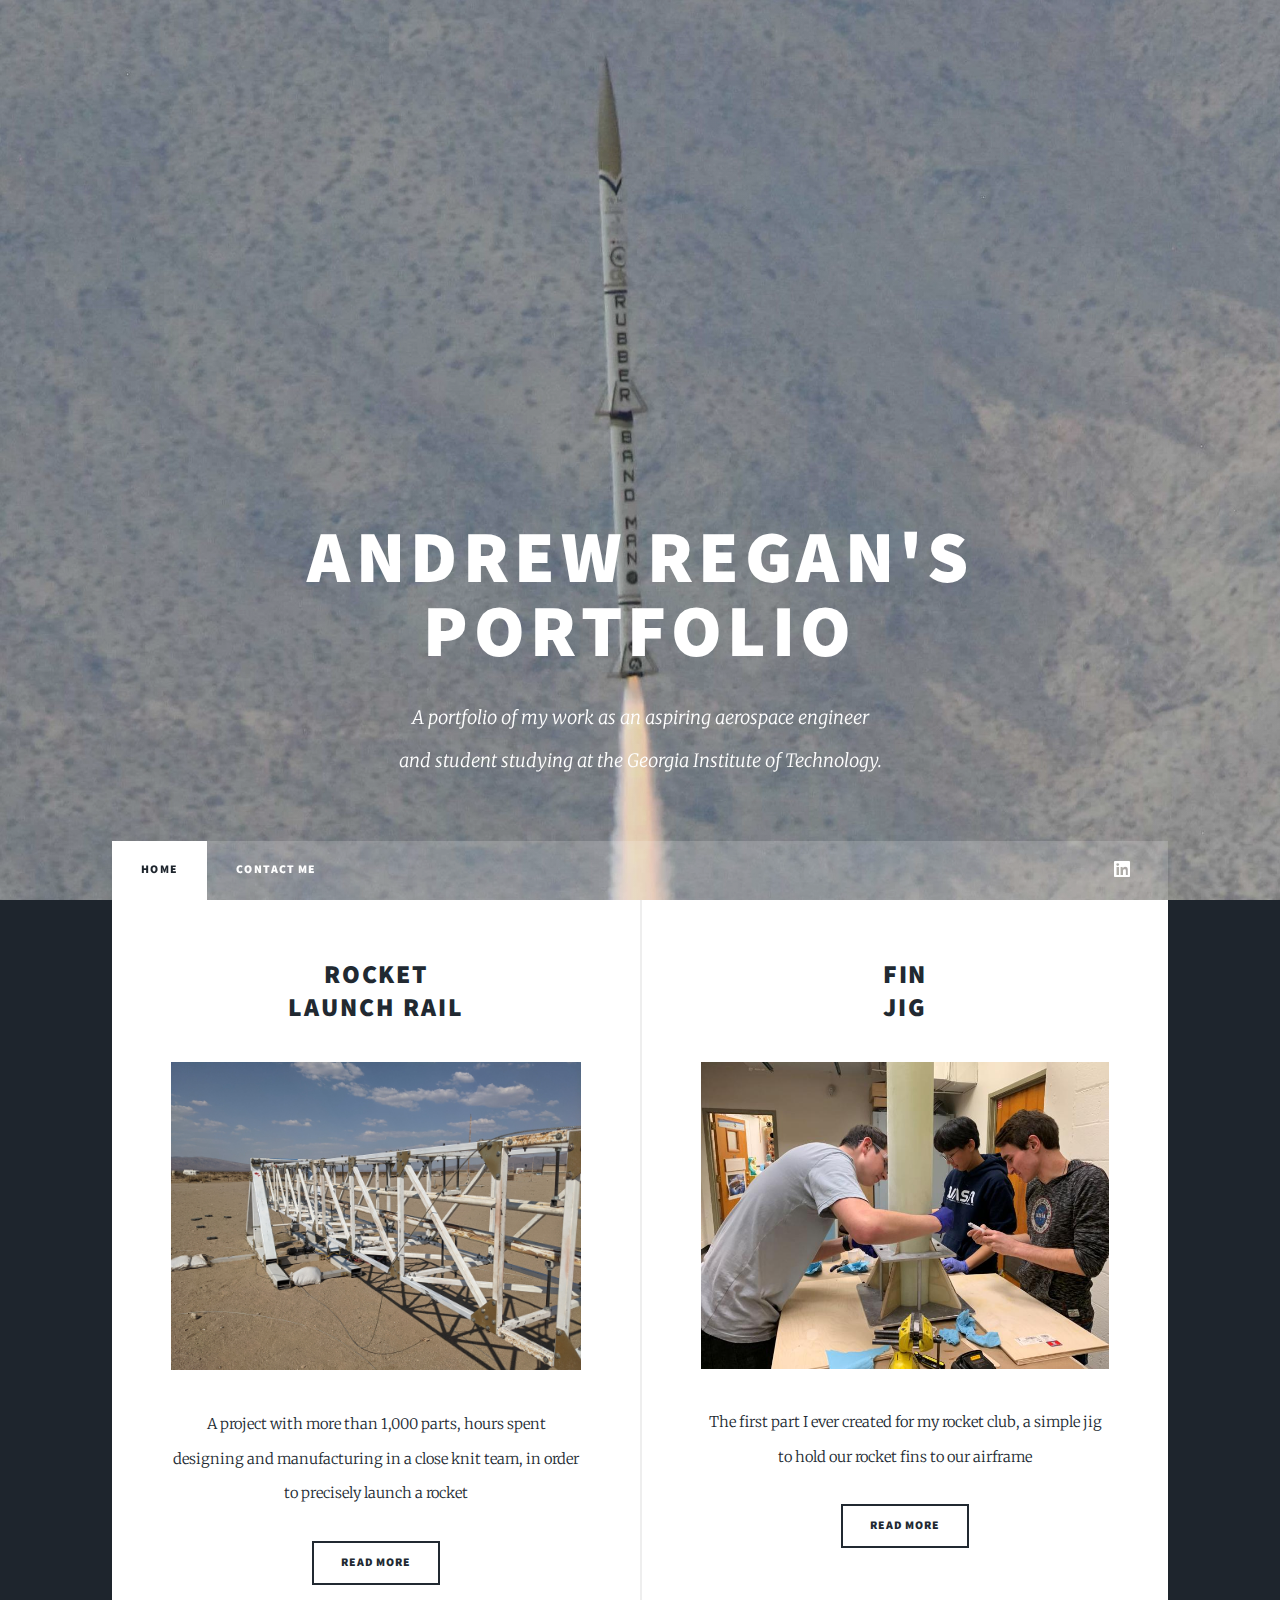
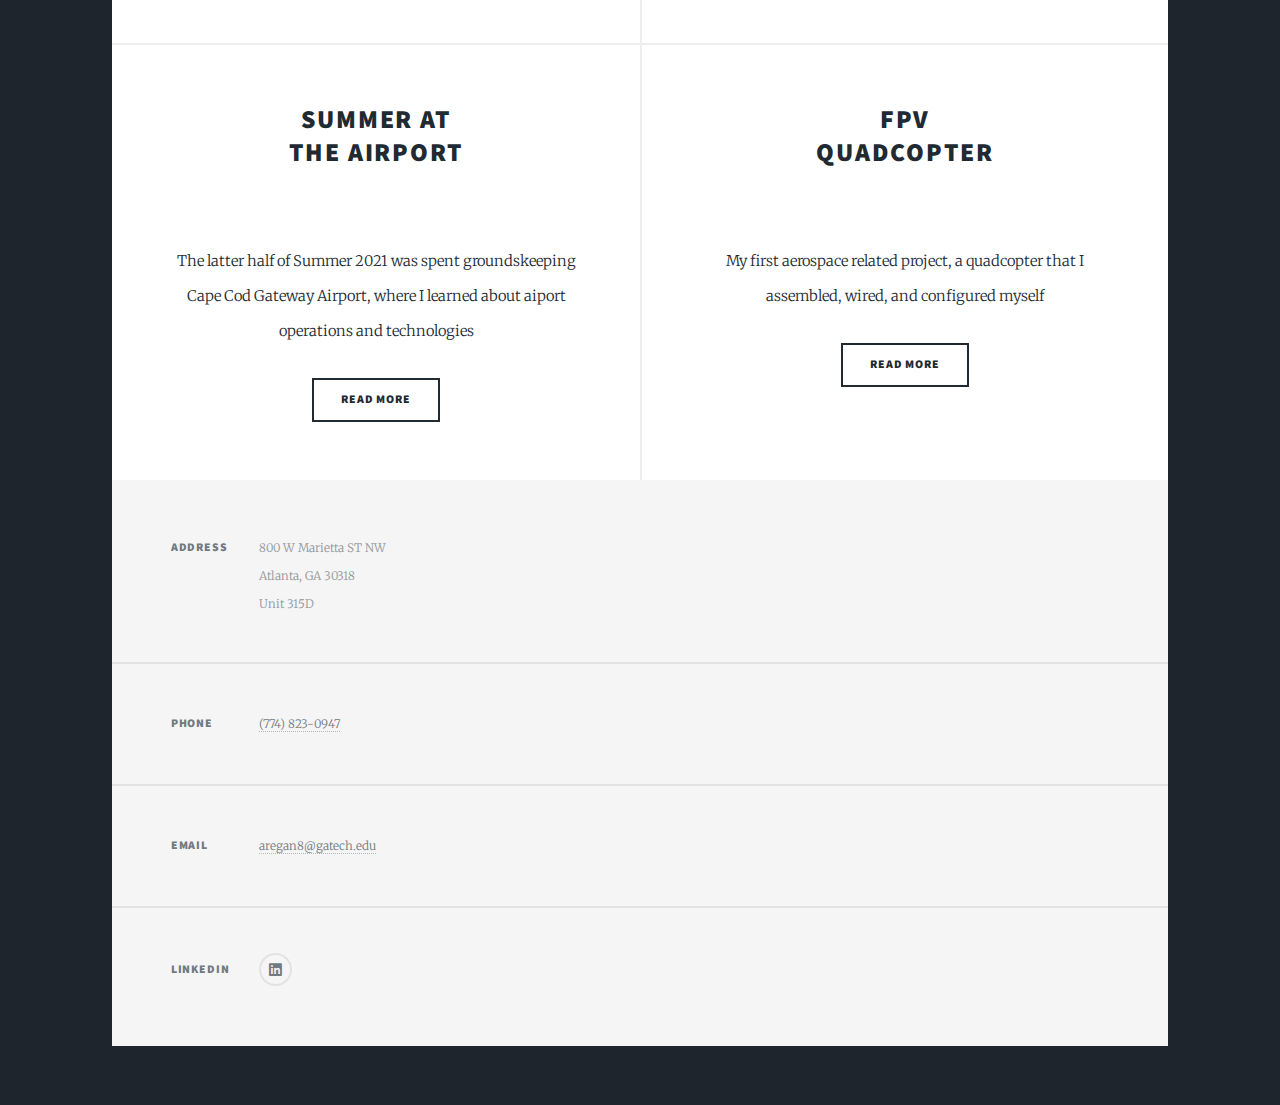
==== index.html @ 79d5d6dc "Add files via upload" ====
<!DOCTYPE HTML>
<!--
	Massively by HTML5 UP
	html5up.net | @ajlkn
	Free for personal and commercial use under the CCA 3.0 license (html5up.net/license)
-->
<html>
	<head>
		<title>Andrew Regan's Portfolio</title>
		<meta charset="utf-8" />
		<meta name="viewport" content="width=device-width, initial-scale=1, user-scalable=no" />
		<link rel="stylesheet" href="assets/css/main.css" />
		<noscript><link rel="stylesheet" href="assets/css/noscript.css" /></noscript>
	</head>
	<body class="is-preload">

		<!-- Wrapper -->
			<div id="wrapper" class="fade-in">

				<!-- Intro -->
					<div id="intro">
						<h1>Andrew Regan's<br />
						Portfolio</h1>
						<p>A portfolio of my work as an aspiring aerospace engineer<br />
						and student studying at the Georgia Institute of Technology.<br />
					</p>
						
					</div>

				

				<!-- Nav -->
					<nav id="nav">
						<ul class="links">
							<li class="active"><a href="index.html">Home</a></li>
							<li><a href="contactme.html">Contact Me</a></li>
						<!--	<li><a href="elements.html">Elements Reference</a></li> -->
						</ul>
						<ul class="icons">
							<li><a href="https://www.linkedin.com/in/andrew-regan-4266b717a/" class="icon brands fa-linkedin"><span class="label">LinkedIn</span></a></li>
						</ul>
					</nav>

				<!-- Main -->
					<div id="main">

						<!-- Featured Post -->
							

						<!-- Posts -->
							<section class="posts">
								<article>
									<header>
										<h2><a href="article1.html">Rocket<br />
										Launch Rail</a></h2>
									</header>
									<a href="article1.html" class="image fit"><img src="images/LRgussetimg4.jpg" alt="" /></a>
									<p style="text-align:center"> A project with more than 1,000 parts, hours spent designing and manufacturing in a close knit team, in order to precisely launch a rocket</p>
									<ul class="actions special">
										<li><a href="article1.html" class="button">Read More</a></li>
									</ul>
								</article>
								<article>
									<header>
										<h2><a href="article2.html">Fin<br />
										Jig</a></h2>
									</header>
									<a href="article2.html" class="image fit"><img src="images/jigimg1.jpg" alt="" /></a>
									<p style="text-align:center">The first part I ever created for my rocket club, a simple jig to hold our rocket fins to our airframe</p>
									<ul class="actions special">
										<li><a href="article2.html" class="button">Read More</a></li>
									</ul>
								</article>
								<article>
									<header>
										<h2><a href="article3.html">Summer at<br />
										the Airport</a></h2>
									</header>
									<a href="article3.html" class="image fit"><img src="images/airportgif1.gif" alt="" /></a>
									<p style="text-align:center"> The latter half of Summer 2021 was spent groundskeeping Cape Cod Gateway Airport, where I learned about aiport operations and technologies</p>
									<ul class="actions special">
										<li><a href="article3.html" class="button">Read More</a></li>
									</ul>
								</article>
								<article>
									<header>
										<h2><a href="article4.html">FPV<br />
										Quadcopter</a></h2>
									</header>
									<a href="article4.html" class="image fit"><img src="images/dronegif1.gif" alt="" /></a>
									<p style="text-align:center">My first aerospace related project, a quadcopter that I assembled, wired, and configured myself</p>
									<ul class="actions special">
										<li><a href="article4.html" class="button">Read More</a></li>
									</ul>
								</article>
							</section>

						</div>

				<!-- Footer -->
					<footer id="footer">
						<section class="split contact">
							<section class="alt">
								<h3>Address</h3>
								<p>800 W Marietta ST NW<br />
								Atlanta, GA 30318<br />
								Unit 315D</p>
							</section>
							<section>
								<h3>Phone</h3>
								<p><a href="#">(774) 823-0947</a></p>
							</section>
							<section>
								<h3>Email</h3>
								<p><a href="mailto:aregan8@gatech.edu">aregan8@gatech.edu</a></p>
							</section>
							<section>
								<h3>LinkedIn</h3>
								<ul class="icons alt">
									<li><a href="https://www.linkedin.com/in/andrew-regan-4266b717a/" class="icon brands alt fa-linkedin"><span class="label">LinkedIn</span></a></li>
								</ul>
							</section>
						</section>
					</footer>

				<!-- Copyright -->
					<div id="copyright">
					</div>

			</div>

		<!-- Scripts -->
			<script src="assets/js/jquery.min.js"></script>
			<script src="assets/js/jquery.scrollex.min.js"></script>
			<script src="assets/js/jquery.scrolly.min.js"></script>
			<script src="assets/js/browser.min.js"></script>
			<script src="assets/js/breakpoints.min.js"></script>
			<script src="assets/js/util.js"></script>
			<script src="assets/js/main.js"></script>

	</body>
</html>
---- assets/css/main.css ----
@import url(fontawesome-all.min.css);
@import url("https://fonts.googleapis.com/css?family=Merriweather:300,700,300italic,700italic|Source+Sans+Pro:900");

/*
	Massively by HTML5 UP
	html5up.net | @ajlkn
	Free for personal and commercial use under the CCA 3.0 license (html5up.net/license)
*/

html, body, div, span, applet, object,
iframe, h1, h2, h3, h4, h5, h6, p, blockquote,
pre, a, abbr, acronym, address, big, cite,
code, del, dfn, em, img, ins, kbd, q, s, samp,
small, strike, strong, sub, sup, tt, var, b,
u, i, center, dl, dt, dd, ol, ul, li, fieldset,
form, label, legend, table, caption, tbody,
tfoot, thead, tr, th, td, article, aside,
canvas, details, embed, figure, figcaption,
footer, header, hgroup, menu, nav, output, ruby,
section, summary, time, mark, audio, video {
	margin: 0;
	padding: 0;
	border: 0;
	font-size: 100%;
	font: inherit;
	vertical-align: baseline;}

article, aside, details, figcaption, figure,
footer, header, hgroup, menu, nav, section {
	display: block;}

body {
	line-height: 1;
}

ol, ul {
	list-style: none;
}

blockquote, q {
	quotes: none;
}

	blockquote:before, blockquote:after, q:before, q:after {
		content: '';
		content: none;
	}

table {
	border-collapse: collapse;
	border-spacing: 0;
}

body {
	-webkit-text-size-adjust: none;
}

mark {
	background-color: transparent;
	color: inherit;
}

input::-moz-focus-inner {
	border: 0;
	padding: 0;
}

input, select, textarea {
	-moz-appearance: none;
	-webkit-appearance: none;
	-ms-appearance: none;
	appearance: none;
}

/* Basic */

	@-ms-viewport {
		width: device-width;
	}

	body {
		-ms-overflow-style: scrollbar;
	}

	@media screen and (max-width: 480px) {

		html, body {
			min-width: 320px;
		}

	}

	html {
		box-sizing: border-box;
	}

	*, *:before, *:after {
		box-sizing: inherit;
	}

	body {
		background-color: #1e252d;
	}

		body.is-preload *, body.is-preload *:before, body.is-preload *:after {
			-moz-animation: none !important;
			-webkit-animation: none !important;
			-ms-animation: none !important;
			animation: none !important;
			-moz-transition: none !important;
			-webkit-transition: none !important;
			-ms-transition: none !important;
			transition: none !important;
		}

/* Type */

	html {
		font-size: 16pt;
	}

		@media screen and (max-width: 1680px) {

			html {
				font-size: 12pt;
			}

		}

		@media screen and (max-width: 1280px) {

			html {
				font-size: 11pt;
			}

		}

		@media screen and (max-width: 360px) {

			html {
				font-size: 10pt;
			}

		}

	body {
		color: #212931;
	}

	body, input, select, textarea {
		font-family: "Merriweather", Georgia, serif;
		font-weight: 300;
		font-size: 1rem;
		line-height: 2.375;
	}

	a {
		-moz-transition: color 0.2s ease-in-out, background-color 0.2s ease-in-out, border-color 0.2s ease-in-out, box-shadow 0.2s ease-in-out;
		-webkit-transition: color 0.2s ease-in-out, background-color 0.2s ease-in-out, border-color 0.2s ease-in-out, box-shadow 0.2s ease-in-out;
		-ms-transition: color 0.2s ease-in-out, background-color 0.2s ease-in-out, border-color 0.2s ease-in-out, box-shadow 0.2s ease-in-out;
		transition: color 0.2s ease-in-out, background-color 0.2s ease-in-out, border-color 0.2s ease-in-out, box-shadow 0.2s ease-in-out;
		border-bottom: dotted 1px;
		text-decoration: none;
	}

		a:hover {
			border-bottom-color: transparent;
		}

	strong, b {
		font-weight: 600;
	}

	em, i {
		font-style: italic;
	}

	p {
		text-align: justify;
		margin: 0 0 2rem 0;
	}

	h1, h2, h3, h4, h5, h6 {
		font-family: "Source Sans Pro", Helvetica, sans-serif;
		font-weight: 900;
		line-height: 1.5;
		letter-spacing: 0.075em;
		text-transform: uppercase;
		margin: 0 0 1rem 0;
	}

		h1 a, h2 a, h3 a, h4 a, h5 a, h6 a {
			border-bottom: 0;
			color: inherit;
			text-decoration: none;
		}

	h1 {
		font-size: 4rem;
		line-height: 1.1;
		margin: 0 0 2rem 0;
	}

	h2 {
		font-size: 1.75rem;
		line-height: 1.3;
		margin: 0 0 1.5rem 0;
	}

	h3 {
		font-size: 1.25rem;
		margin: 0 0 1.5rem 0;
	}

	h4 {
		font-size: 1rem;
	}

	h5 {
		font-size: 0.9rem;
	}

	h6 {
		font-size: 0.8rem;
	}

	sub {
		font-size: 0.8rem;
		position: relative;
		top: 0.5rem;
	}

	sup {
		font-size: 0.8rem;
		position: relative;
		top: -0.5rem;
	}

	blockquote {
		border-left: solid 4px;
		font-style: italic;
		margin: 0 0 2rem 0;
		padding: 0.5rem 0 0.5rem 2rem;
	}

	code {
		border: solid 2px;
		font-family: "Courier New", monospace;
		font-size: 0.9rem;
		margin: 0 0.25rem;
		padding: 0.25rem 0.65rem;
	}

	pre {
		-webkit-overflow-scrolling: touch;
		font-family: "Courier New", monospace;
		font-size: 0.9rem;
		margin: 0 0 2rem 0;
	}

		pre code {
			display: block;
			line-height: 1.75;
			padding: 1rem 1.5rem;
			overflow-x: auto;
		}

	hr {
		border: 0;
		border-bottom: solid 2px;
		margin: 3rem 0;
	}

		hr.major {
			margin: 5rem 0;
		}

	.align-left {
		text-align: left;
	}

	.align-center {
		text-align: center;
	}

	.align-right {
		text-align: right;
	}

	input, select, textarea {
		color: #212931;
	}

	a {
		color: #212931;
		border-bottom-color: rgba(33, 41, 49, 0.5);
	}

		a:hover {
			border-bottom-color: transparent;
			color: #18bfef !important;
		}

	strong, b {
		color: #212931;
	}

	h1, h2, h3, h4, h5, h6 {
		color: #212931;
	}

	blockquote {
		border-left-color: #eeeeee;
	}

	code {
		background: rgba(220, 220, 220, 0.25);
		border-color: #eeeeee;
	}

	hr {
		border-bottom-color: #eeeeee;
	}

/* Row */

	.row {
		display: flex;
		flex-wrap: wrap;
		box-sizing: border-box;
		align-items: stretch;
	}

		.row > * {
			box-sizing: border-box;
		}

		.row.gtr-uniform > * > :last-child {
			margin-bottom: 0;
		}

		.row.aln-left {
			justify-content: flex-start;
		}

		.row.aln-center {
			justify-content: center;
		}

		.row.aln-right {
			justify-content: flex-end;
		}

		.row.aln-top {
			align-items: flex-start;
		}

		.row.aln-middle {
			align-items: center;
		}

		.row.aln-bottom {
			align-items: flex-end;
		}

		.row > .imp {
			order: -1;
		}

		.row > .col-1 {
			width: 8.33333%;
		}

		.row > .off-1 {
			margin-left: 8.33333%;
		}

		.row > .col-2 {
			width: 16.66667%;
		}

		.row > .off-2 {
			margin-left: 16.66667%;
		}

		.row > .col-3 {
			width: 25%;
		}

		.row > .off-3 {
			margin-left: 25%;
		}

		.row > .col-4 {
			width: 33.33333%;
		}

		.row > .off-4 {
			margin-left: 33.33333%;
		}

		.row > .col-5 {
			width: 41.66667%;
		}

		.row > .off-5 {
			margin-left: 41.66667%;
		}

		.row > .col-6 {
			width: 50%;
		}

		.row > .off-6 {
			margin-left: 50%;
		}

		.row > .col-7 {
			width: 58.33333%;
		}

		.row > .off-7 {
			margin-left: 58.33333%;
		}

		.row > .col-8 {
			width: 66.66667%;
		}

		.row > .off-8 {
			margin-left: 66.66667%;
		}

		.row > .col-9 {
			width: 75%;
		}

		.row > .off-9 {
			margin-left: 75%;
		}

		.row > .col-10 {
			width: 83.33333%;
		}

		.row > .off-10 {
			margin-left: 83.33333%;
		}

		.row > .col-11 {
			width: 91.66667%;
		}

		.row > .off-11 {
			margin-left: 91.66667%;
		}

		.row > .col-12 {
			width: 100%;
		}

		.row > .off-12 {
			margin-left: 100%;
		}

		.row.gtr-0 {
			margin-top: 0;
			margin-left: 0rem;
		}

			.row.gtr-0 > * {
				padding: 0 0 0 0rem;
			}

			.row.gtr-0.gtr-uniform {
				margin-top: 0rem;
			}

				.row.gtr-0.gtr-uniform > * {
					padding-top: 0rem;
				}

		.row.gtr-25 {
			margin-top: 0;
			margin-left: -0.375rem;
		}

			.row.gtr-25 > * {
				padding: 0 0 0 0.375rem;
			}

			.row.gtr-25.gtr-uniform {
				margin-top: -0.375rem;
			}

				.row.gtr-25.gtr-uniform > * {
					padding-top: 0.375rem;
				}

		.row.gtr-50 {
			margin-top: 0;
			margin-left: -0.75rem;
		}

			.row.gtr-50 > * {
				padding: 0 0 0 0.75rem;
			}

			.row.gtr-50.gtr-uniform {
				margin-top: -0.75rem;
			}

				.row.gtr-50.gtr-uniform > * {
					padding-top: 0.75rem;
				}

		.row {
			margin-top: 0;
			margin-left: -1.5rem;
		}

			.row > * {
				padding: 0 0 0 1.5rem;
			}

			.row.gtr-uniform {
				margin-top: -1.5rem;
			}

				.row.gtr-uniform > * {
					padding-top: 1.5rem;
				}

		.row.gtr-150 {
			margin-top: 0;
			margin-left: -2.25rem;
		}

			.row.gtr-150 > * {
				padding: 0 0 0 2.25rem;
			}

			.row.gtr-150.gtr-uniform {
				margin-top: -2.25rem;
			}

				.row.gtr-150.gtr-uniform > * {
					padding-top: 2.25rem;
				}

		.row.gtr-200 {
			margin-top: 0;
			margin-left: -3rem;
		}

			.row.gtr-200 > * {
				padding: 0 0 0 3rem;
			}

			.row.gtr-200.gtr-uniform {
				margin-top: -3rem;
			}

				.row.gtr-200.gtr-uniform > * {
					padding-top: 3rem;
				}

		@media screen and (max-width: 1680px) {

			.row {
				display: flex;
				flex-wrap: wrap;
				box-sizing: border-box;
				align-items: stretch;
			}

				.row > * {
					box-sizing: border-box;
				}

				.row.gtr-uniform > * > :last-child {
					margin-bottom: 0;
				}

				.row.aln-left {
					justify-content: flex-start;
				}

				.row.aln-center {
					justify-content: center;
				}

				.row.aln-right {
					justify-content: flex-end;
				}

				.row.aln-top {
					align-items: flex-start;
				}

				.row.aln-middle {
					align-items: center;
				}

				.row.aln-bottom {
					align-items: flex-end;
				}

				.row > .imp-xlarge {
					order: -1;
				}

				.row > .col-1-xlarge {
					width: 8.33333%;
				}

				.row > .off-1-xlarge {
					margin-left: 8.33333%;
				}

				.row > .col-2-xlarge {
					width: 16.66667%;
				}

				.row > .off-2-xlarge {
					margin-left: 16.66667%;
				}

				.row > .col-3-xlarge {
					width: 25%;
				}

				.row > .off-3-xlarge {
					margin-left: 25%;
				}

				.row > .col-4-xlarge {
					width: 33.33333%;
				}

				.row > .off-4-xlarge {
					margin-left: 33.33333%;
				}

				.row > .col-5-xlarge {
					width: 41.66667%;
				}

				.row > .off-5-xlarge {
					margin-left: 41.66667%;
				}

				.row > .col-6-xlarge {
					width: 50%;
				}

				.row > .off-6-xlarge {
					margin-left: 50%;
				}

				.row > .col-7-xlarge {
					width: 58.33333%;
				}

				.row > .off-7-xlarge {
					margin-left: 58.33333%;
				}

				.row > .col-8-xlarge {
					width: 66.66667%;
				}

				.row > .off-8-xlarge {
					margin-left: 66.66667%;
				}

				.row > .col-9-xlarge {
					width: 75%;
				}

				.row > .off-9-xlarge {
					margin-left: 75%;
				}

				.row > .col-10-xlarge {
					width: 83.33333%;
				}

				.row > .off-10-xlarge {
					margin-left: 83.33333%;
				}

				.row > .col-11-xlarge {
					width: 91.66667%;
				}

				.row > .off-11-xlarge {
					margin-left: 91.66667%;
				}

				.row > .col-12-xlarge {
					width: 100%;
				}

				.row > .off-12-xlarge {
					margin-left: 100%;
				}

				.row.gtr-0 {
					margin-top: 0;
					margin-left: 0rem;
				}

					.row.gtr-0 > * {
						padding: 0 0 0 0rem;
					}

					.row.gtr-0.gtr-uniform {
						margin-top: 0rem;
					}

						.row.gtr-0.gtr-uniform > * {
							padding-top: 0rem;
						}

				.row.gtr-25 {
					margin-top: 0;
					margin-left: -0.375rem;
				}

					.row.gtr-25 > * {
						padding: 0 0 0 0.375rem;
					}

					.row.gtr-25.gtr-uniform {
						margin-top: -0.375rem;
					}

						.row.gtr-25.gtr-uniform > * {
							padding-top: 0.375rem;
						}

				.row.gtr-50 {
					margin-top: 0;
					margin-left: -0.75rem;
				}

					.row.gtr-50 > * {
						padding: 0 0 0 0.75rem;
					}

					.row.gtr-50.gtr-uniform {
						margin-top: -0.75rem;
					}

						.row.gtr-50.gtr-uniform > * {
							padding-top: 0.75rem;
						}

				.row {
					margin-top: 0;
					margin-left: -1.5rem;
				}

					.row > * {
						padding: 0 0 0 1.5rem;
					}

					.row.gtr-uniform {
						margin-top: -1.5rem;
					}

						.row.gtr-uniform > * {
							padding-top: 1.5rem;
						}

				.row.gtr-150 {
					margin-top: 0;
					margin-left: -2.25rem;
				}

					.row.gtr-150 > * {
						padding: 0 0 0 2.25rem;
					}

					.row.gtr-150.gtr-uniform {
						margin-top: -2.25rem;
					}

						.row.gtr-150.gtr-uniform > * {
							padding-top: 2.25rem;
						}

				.row.gtr-200 {
					margin-top: 0;
					margin-left: -3rem;
				}

					.row.gtr-200 > * {
						padding: 0 0 0 3rem;
					}

					.row.gtr-200.gtr-uniform {
						margin-top: -3rem;
					}

						.row.gtr-200.gtr-uniform > * {
							padding-top: 3rem;
						}

		}

		@media screen and (max-width: 1280px) {

			.row {
				display: flex;
				flex-wrap: wrap;
				box-sizing: border-box;
				align-items: stretch;
			}

				.row > * {
					box-sizing: border-box;
				}

				.row.gtr-uniform > * > :last-child {
					margin-bottom: 0;
				}

				.row.aln-left {
					justify-content: flex-start;
				}

				.row.aln-center {
					justify-content: center;
				}

				.row.aln-right {
					justify-content: flex-end;
				}

				.row.aln-top {
					align-items: flex-start;
				}

				.row.aln-middle {
					align-items: center;
				}

				.row.aln-bottom {
					align-items: flex-end;
				}

				.row > .imp-large {
					order: -1;
				}

				.row > .col-1-large {
					width: 8.33333%;
				}

				.row > .off-1-large {
					margin-left: 8.33333%;
				}

				.row > .col-2-large {
					width: 16.66667%;
				}

				.row > .off-2-large {
					margin-left: 16.66667%;
				}

				.row > .col-3-large {
					width: 25%;
				}

				.row > .off-3-large {
					margin-left: 25%;
				}

				.row > .col-4-large {
					width: 33.33333%;
				}

				.row > .off-4-large {
					margin-left: 33.33333%;
				}

				.row > .col-5-large {
					width: 41.66667%;
				}

				.row > .off-5-large {
					margin-left: 41.66667%;
				}

				.row > .col-6-large {
					width: 50%;
				}

				.row > .off-6-large {
					margin-left: 50%;
				}

				.row > .col-7-large {
					width: 58.33333%;
				}

				.row > .off-7-large {
					margin-left: 58.33333%;
				}

				.row > .col-8-large {
					width: 66.66667%;
				}

				.row > .off-8-large {
					margin-left: 66.66667%;
				}

				.row > .col-9-large {
					width: 75%;
				}

				.row > .off-9-large {
					margin-left: 75%;
				}

				.row > .col-10-large {
					width: 83.33333%;
				}

				.row > .off-10-large {
					margin-left: 83.33333%;
				}

				.row > .col-11-large {
					width: 91.66667%;
				}

				.row > .off-11-large {
					margin-left: 91.66667%;
				}

				.row > .col-12-large {
					width: 100%;
				}

				.row > .off-12-large {
					margin-left: 100%;
				}

				.row.gtr-0 {
					margin-top: 0;
					margin-left: 0rem;
				}

					.row.gtr-0 > * {
						padding: 0 0 0 0rem;
					}

					.row.gtr-0.gtr-uniform {
						margin-top: 0rem;
					}

						.row.gtr-0.gtr-uniform > * {
							padding-top: 0rem;
						}

				.row.gtr-25 {
					margin-top: 0;
					margin-left: -0.375rem;
				}

					.row.gtr-25 > * {
						padding: 0 0 0 0.375rem;
					}

					.row.gtr-25.gtr-uniform {
						margin-top: -0.375rem;
					}

						.row.gtr-25.gtr-uniform > * {
							padding-top: 0.375rem;
						}

				.row.gtr-50 {
					margin-top: 0;
					margin-left: -0.75rem;
				}

					.row.gtr-50 > * {
						padding: 0 0 0 0.75rem;
					}

					.row.gtr-50.gtr-uniform {
						margin-top: -0.75rem;
					}

						.row.gtr-50.gtr-uniform > * {
							padding-top: 0.75rem;
						}

				.row {
					margin-top: 0;
					margin-left: -1.5rem;
				}

					.row > * {
						padding: 0 0 0 1.5rem;
					}

					.row.gtr-uniform {
						margin-top: -1.5rem;
					}

						.row.gtr-uniform > * {
							padding-top: 1.5rem;
						}

				.row.gtr-150 {
					margin-top: 0;
					margin-left: -2.25rem;
				}

					.row.gtr-150 > * {
						padding: 0 0 0 2.25rem;
					}

					.row.gtr-150.gtr-uniform {
						margin-top: -2.25rem;
					}

						.row.gtr-150.gtr-uniform > * {
							padding-top: 2.25rem;
						}

				.row.gtr-200 {
					margin-top: 0;
					margin-left: -3rem;
				}

					.row.gtr-200 > * {
						padding: 0 0 0 3rem;
					}

					.row.gtr-200.gtr-uniform {
						margin-top: -3rem;
					}

						.row.gtr-200.gtr-uniform > * {
							padding-top: 3rem;
						}

		}

		@media screen and (max-width: 980px) {

			.row {
				display: flex;
				flex-wrap: wrap;
				box-sizing: border-box;
				align-items: stretch;
			}

				.row > * {
					box-sizing: border-box;
				}

				.row.gtr-uniform > * > :last-child {
					margin-bottom: 0;
				}

				.row.aln-left {
					justify-content: flex-start;
				}

				.row.aln-center {
					justify-content: center;
				}

				.row.aln-right {
					justify-content: flex-end;
				}

				.row.aln-top {
					align-items: flex-start;
				}

				.row.aln-middle {
					align-items: center;
				}

				.row.aln-bottom {
					align-items: flex-end;
				}

				.row > .imp-medium {
					order: -1;
				}

				.row > .col-1-medium {
					width: 8.33333%;
				}

				.row > .off-1-medium {
					margin-left: 8.33333%;
				}

				.row > .col-2-medium {
					width: 16.66667%;
				}

				.row > .off-2-medium {
					margin-left: 16.66667%;
				}

				.row > .col-3-medium {
					width: 25%;
				}

				.row > .off-3-medium {
					margin-left: 25%;
				}

				.row > .col-4-medium {
					width: 33.33333%;
				}

				.row > .off-4-medium {
					margin-left: 33.33333%;
				}

				.row > .col-5-medium {
					width: 41.66667%;
				}

				.row > .off-5-medium {
					margin-left: 41.66667%;
				}

				.row > .col-6-medium {
					width: 50%;
				}

				.row > .off-6-medium {
					margin-left: 50%;
				}

				.row > .col-7-medium {
					width: 58.33333%;
				}

				.row > .off-7-medium {
					margin-left: 58.33333%;
				}

				.row > .col-8-medium {
					width: 66.66667%;
				}

				.row > .off-8-medium {
					margin-left: 66.66667%;
				}

				.row > .col-9-medium {
					width: 75%;
				}

				.row > .off-9-medium {
					margin-left: 75%;
				}

				.row > .col-10-medium {
					width: 83.33333%;
				}

				.row > .off-10-medium {
					margin-left: 83.33333%;
				}

				.row > .col-11-medium {
					width: 91.66667%;
				}

				.row > .off-11-medium {
					margin-left: 91.66667%;
				}

				.row > .col-12-medium {
					width: 100%;
				}

				.row > .off-12-medium {
					margin-left: 100%;
				}

				.row.gtr-0 {
					margin-top: 0;
					margin-left: 0rem;
				}

					.row.gtr-0 > * {
						padding: 0 0 0 0rem;
					}

					.row.gtr-0.gtr-uniform {
						margin-top: 0rem;
					}

						.row.gtr-0.gtr-uniform > * {
							padding-top: 0rem;
						}

				.row.gtr-25 {
					margin-top: 0;
					margin-left: -0.375rem;
				}

					.row.gtr-25 > * {
						padding: 0 0 0 0.375rem;
					}

					.row.gtr-25.gtr-uniform {
						margin-top: -0.375rem;
					}

						.row.gtr-25.gtr-uniform > * {
							padding-top: 0.375rem;
						}

				.row.gtr-50 {
					margin-top: 0;
					margin-left: -0.75rem;
				}

					.row.gtr-50 > * {
						padding: 0 0 0 0.75rem;
					}

					.row.gtr-50.gtr-uniform {
						margin-top: -0.75rem;
					}

						.row.gtr-50.gtr-uniform > * {
							padding-top: 0.75rem;
						}

				.row {
					margin-top: 0;
					margin-left: -1.5rem;
				}

					.row > * {
						padding: 0 0 0 1.5rem;
					}

					.row.gtr-uniform {
						margin-top: -1.5rem;
					}

						.row.gtr-uniform > * {
							padding-top: 1.5rem;
						}

				.row.gtr-150 {
					margin-top: 0;
					margin-left: -2.25rem;
				}

					.row.gtr-150 > * {
						padding: 0 0 0 2.25rem;
					}

					.row.gtr-150.gtr-uniform {
						margin-top: -2.25rem;
					}

						.row.gtr-150.gtr-uniform > * {
							padding-top: 2.25rem;
						}

				.row.gtr-200 {
					margin-top: 0;
					margin-left: -3rem;
				}

					.row.gtr-200 > * {
						padding: 0 0 0 3rem;
					}

					.row.gtr-200.gtr-uniform {
						margin-top: -3rem;
					}

						.row.gtr-200.gtr-uniform > * {
							padding-top: 3rem;
						}

		}

		@media screen and (max-width: 736px) {

			.row {
				display: flex;
				flex-wrap: wrap;
				box-sizing: border-box;
				align-items: stretch;
			}

				.row > * {
					box-sizing: border-box;
				}

				.row.gtr-uniform > * > :last-child {
					margin-bottom: 0;
				}

				.row.aln-left {
					justify-content: flex-start;
				}

				.row.aln-center {
					justify-content: center;
				}

				.row.aln-right {
					justify-content: flex-end;
				}

				.row.aln-top {
					align-items: flex-start;
				}

				.row.aln-middle {
					align-items: center;
				}

				.row.aln-bottom {
					align-items: flex-end;
				}

				.row > .imp-small {
					order: -1;
				}

				.row > .col-1-small {
					width: 8.33333%;
				}

				.row > .off-1-small {
					margin-left: 8.33333%;
				}

				.row > .col-2-small {
					width: 16.66667%;
				}

				.row > .off-2-small {
					margin-left: 16.66667%;
				}

				.row > .col-3-small {
					width: 25%;
				}

				.row > .off-3-small {
					margin-left: 25%;
				}

				.row > .col-4-small {
					width: 33.33333%;
				}

				.row > .off-4-small {
					margin-left: 33.33333%;
				}

				.row > .col-5-small {
					width: 41.66667%;
				}

				.row > .off-5-small {
					margin-left: 41.66667%;
				}

				.row > .col-6-small {
					width: 50%;
				}

				.row > .off-6-small {
					margin-left: 50%;
				}

				.row > .col-7-small {
					width: 58.33333%;
				}

				.row > .off-7-small {
					margin-left: 58.33333%;
				}

				.row > .col-8-small {
					width: 66.66667%;
				}

				.row > .off-8-small {
					margin-left: 66.66667%;
				}

				.row > .col-9-small {
					width: 75%;
				}

				.row > .off-9-small {
					margin-left: 75%;
				}

				.row > .col-10-small {
					width: 83.33333%;
				}

				.row > .off-10-small {
					margin-left: 83.33333%;
				}

				.row > .col-11-small {
					width: 91.66667%;
				}

				.row > .off-11-small {
					margin-left: 91.66667%;
				}

				.row > .col-12-small {
					width: 100%;
				}

				.row > .off-12-small {
					margin-left: 100%;
				}

				.row.gtr-0 {
					margin-top: 0;
					margin-left: 0rem;
				}

					.row.gtr-0 > * {
						padding: 0 0 0 0rem;
					}

					.row.gtr-0.gtr-uniform {
						margin-top: 0rem;
					}

						.row.gtr-0.gtr-uniform > * {
							padding-top: 0rem;
						}

				.row.gtr-25 {
					margin-top: 0;
					margin-left: -0.375rem;
				}

					.row.gtr-25 > * {
						padding: 0 0 0 0.375rem;
					}

					.row.gtr-25.gtr-uniform {
						margin-top: -0.375rem;
					}

						.row.gtr-25.gtr-uniform > * {
							padding-top: 0.375rem;
						}

				.row.gtr-50 {
					margin-top: 0;
					margin-left: -0.75rem;
				}

					.row.gtr-50 > * {
						padding: 0 0 0 0.75rem;
					}

					.row.gtr-50.gtr-uniform {
						margin-top: -0.75rem;
					}

						.row.gtr-50.gtr-uniform > * {
							padding-top: 0.75rem;
						}

				.row {
					margin-top: 0;
					margin-left: -1.5rem;
				}

					.row > * {
						padding: 0 0 0 1.5rem;
					}

					.row.gtr-uniform {
						margin-top: -1.5rem;
					}

						.row.gtr-uniform > * {
							padding-top: 1.5rem;
						}

				.row.gtr-150 {
					margin-top: 0;
					margin-left: -2.25rem;
				}

					.row.gtr-150 > * {
						padding: 0 0 0 2.25rem;
					}

					.row.gtr-150.gtr-uniform {
						margin-top: -2.25rem;
					}

						.row.gtr-150.gtr-uniform > * {
							padding-top: 2.25rem;
						}

				.row.gtr-200 {
					margin-top: 0;
					margin-left: -3rem;
				}

					.row.gtr-200 > * {
						padding: 0 0 0 3rem;
					}

					.row.gtr-200.gtr-uniform {
						margin-top: -3rem;
					}

						.row.gtr-200.gtr-uniform > * {
							padding-top: 3rem;
						}

		}

		@media screen and (max-width: 480px) {

			.row {
				display: flex;
				flex-wrap: wrap;
				box-sizing: border-box;
				align-items: stretch;
			}

				.row > * {
					box-sizing: border-box;
				}

				.row.gtr-uniform > * > :last-child {
					margin-bottom: 0;
				}

				.row.aln-left {
					justify-content: flex-start;
				}

				.row.aln-center {
					justify-content: center;
				}

				.row.aln-right {
					justify-content: flex-end;
				}

				.row.aln-top {
					align-items: flex-start;
				}

				.row.aln-middle {
					align-items: center;
				}

				.row.aln-bottom {
					align-items: flex-end;
				}

				.row > .imp-xsmall {
					order: -1;
				}

				.row > .col-1-xsmall {
					width: 8.33333%;
				}

				.row > .off-1-xsmall {
					margin-left: 8.33333%;
				}

				.row > .col-2-xsmall {
					width: 16.66667%;
				}

				.row > .off-2-xsmall {
					margin-left: 16.66667%;
				}

				.row > .col-3-xsmall {
					width: 25%;
				}

				.row > .off-3-xsmall {
					margin-left: 25%;
				}

				.row > .col-4-xsmall {
					width: 33.33333%;
				}

				.row > .off-4-xsmall {
					margin-left: 33.33333%;
				}

				.row > .col-5-xsmall {
					width: 41.66667%;
				}

				.row > .off-5-xsmall {
					margin-left: 41.66667%;
				}

				.row > .col-6-xsmall {
					width: 50%;
				}

				.row > .off-6-xsmall {
					margin-left: 50%;
				}

				.row > .col-7-xsmall {
					width: 58.33333%;
				}

				.row > .off-7-xsmall {
					margin-left: 58.33333%;
				}

				.row > .col-8-xsmall {
					width: 66.66667%;
				}

				.row > .off-8-xsmall {
					margin-left: 66.66667%;
				}

				.row > .col-9-xsmall {
					width: 75%;
				}

				.row > .off-9-xsmall {
					margin-left: 75%;
				}

				.row > .col-10-xsmall {
					width: 83.33333%;
				}

				.row > .off-10-xsmall {
					margin-left: 83.33333%;
				}

				.row > .col-11-xsmall {
					width: 91.66667%;
				}

				.row > .off-11-xsmall {
					margin-left: 91.66667%;
				}

				.row > .col-12-xsmall {
					width: 100%;
				}

				.row > .off-12-xsmall {
					margin-left: 100%;
				}

				.row.gtr-0 {
					margin-top: 0;
					margin-left: 0rem;
				}

					.row.gtr-0 > * {
						padding: 0 0 0 0rem;
					}

					.row.gtr-0.gtr-uniform {
						margin-top: 0rem;
					}

						.row.gtr-0.gtr-uniform > * {
							padding-top: 0rem;
						}

				.row.gtr-25 {
					margin-top: 0;
					margin-left: -0.375rem;
				}

					.row.gtr-25 > * {
						padding: 0 0 0 0.375rem;
					}

					.row.gtr-25.gtr-uniform {
						margin-top: -0.375rem;
					}

						.row.gtr-25.gtr-uniform > * {
							padding-top: 0.375rem;
						}

				.row.gtr-50 {
					margin-top: 0;
					margin-left: -0.75rem;
				}

					.row.gtr-50 > * {
						padding: 0 0 0 0.75rem;
					}

					.row.gtr-50.gtr-uniform {
						margin-top: -0.75rem;
					}

						.row.gtr-50.gtr-uniform > * {
							padding-top: 0.75rem;
						}

				.row {
					margin-top: 0;
					margin-left: -1.5rem;
				}

					.row > * {
						padding: 0 0 0 1.5rem;
					}

					.row.gtr-uniform {
						margin-top: -1.5rem;
					}

						.row.gtr-uniform > * {
							padding-top: 1.5rem;
						}

				.row.gtr-150 {
					margin-top: 0;
					margin-left: -2.25rem;
				}

					.row.gtr-150 > * {
						padding: 0 0 0 2.25rem;
					}

					.row.gtr-150.gtr-uniform {
						margin-top: -2.25rem;
					}

						.row.gtr-150.gtr-uniform > * {
							padding-top: 2.25rem;
						}

				.row.gtr-200 {
					margin-top: 0;
					margin-left: -3rem;
				}

					.row.gtr-200 > * {
						padding: 0 0 0 3rem;
					}

					.row.gtr-200.gtr-uniform {
						margin-top: -3rem;
					}

						.row.gtr-200.gtr-uniform > * {
							padding-top: 3rem;
						}

		}

		@media screen and (max-width: 360px) {

			.row {
				display: flex;
				flex-wrap: wrap;
				box-sizing: border-box;
				align-items: stretch;
			}

				.row > * {
					box-sizing: border-box;
				}

				.row.gtr-uniform > * > :last-child {
					margin-bottom: 0;
				}

				.row.aln-left {
					justify-content: flex-start;
				}

				.row.aln-center {
					justify-content: center;
				}

				.row.aln-right {
					justify-content: flex-end;
				}

				.row.aln-top {
					align-items: flex-start;
				}

				.row.aln-middle {
					align-items: center;
				}

				.row.aln-bottom {
					align-items: flex-end;
				}

				.row > .imp-xxsmall {
					order: -1;
				}

				.row > .col-1-xxsmall {
					width: 8.33333%;
				}

				.row > .off-1-xxsmall {
					margin-left: 8.33333%;
				}

				.row > .col-2-xxsmall {
					width: 16.66667%;
				}

				.row > .off-2-xxsmall {
					margin-left: 16.66667%;
				}

				.row > .col-3-xxsmall {
					width: 25%;
				}

				.row > .off-3-xxsmall {
					margin-left: 25%;
				}

				.row > .col-4-xxsmall {
					width: 33.33333%;
				}

				.row > .off-4-xxsmall {
					margin-left: 33.33333%;
				}

				.row > .col-5-xxsmall {
					width: 41.66667%;
				}

				.row > .off-5-xxsmall {
					margin-left: 41.66667%;
				}

				.row > .col-6-xxsmall {
					width: 50%;
				}

				.row > .off-6-xxsmall {
					margin-left: 50%;
				}

				.row > .col-7-xxsmall {
					width: 58.33333%;
				}

				.row > .off-7-xxsmall {
					margin-left: 58.33333%;
				}

				.row > .col-8-xxsmall {
					width: 66.66667%;
				}

				.row > .off-8-xxsmall {
					margin-left: 66.66667%;
				}

				.row > .col-9-xxsmall {
					width: 75%;
				}

				.row > .off-9-xxsmall {
					margin-left: 75%;
				}

				.row > .col-10-xxsmall {
					width: 83.33333%;
				}

				.row > .off-10-xxsmall {
					margin-left: 83.33333%;
				}

				.row > .col-11-xxsmall {
					width: 91.66667%;
				}

				.row > .off-11-xxsmall {
					margin-left: 91.66667%;
				}

				.row > .col-12-xxsmall {
					width: 100%;
				}

				.row > .off-12-xxsmall {
					margin-left: 100%;
				}

				.row.gtr-0 {
					margin-top: 0;
					margin-left: 0rem;
				}

					.row.gtr-0 > * {
						padding: 0 0 0 0rem;
					}

					.row.gtr-0.gtr-uniform {
						margin-top: 0rem;
					}

						.row.gtr-0.gtr-uniform > * {
							padding-top: 0rem;
						}

				.row.gtr-25 {
					margin-top: 0;
					margin-left: -0.375rem;
				}

					.row.gtr-25 > * {
						padding: 0 0 0 0.375rem;
					}

					.row.gtr-25.gtr-uniform {
						margin-top: -0.375rem;
					}

						.row.gtr-25.gtr-uniform > * {
							padding-top: 0.375rem;
						}

				.row.gtr-50 {
					margin-top: 0;
					margin-left: -0.75rem;
				}

					.row.gtr-50 > * {
						padding: 0 0 0 0.75rem;
					}

					.row.gtr-50.gtr-uniform {
						margin-top: -0.75rem;
					}

						.row.gtr-50.gtr-uniform > * {
							padding-top: 0.75rem;
						}

				.row {
					margin-top: 0;
					margin-left: -1.5rem;
				}

					.row > * {
						padding: 0 0 0 1.5rem;
					}

					.row.gtr-uniform {
						margin-top: -1.5rem;
					}

						.row.gtr-uniform > * {
							padding-top: 1.5rem;
						}

				.row.gtr-150 {
					margin-top: 0;
					margin-left: -2.25rem;
				}

					.row.gtr-150 > * {
						padding: 0 0 0 2.25rem;
					}

					.row.gtr-150.gtr-uniform {
						margin-top: -2.25rem;
					}

						.row.gtr-150.gtr-uniform > * {
							padding-top: 2.25rem;
						}

				.row.gtr-200 {
					margin-top: 0;
					margin-left: -3rem;
				}

					.row.gtr-200 > * {
						padding: 0 0 0 3rem;
					}

					.row.gtr-200.gtr-uniform {
						margin-top: -3rem;
					}

						.row.gtr-200.gtr-uniform > * {
							padding-top: 3rem;
						}

		}

/* Box */

	.box {
		border: solid 2px;
		margin-bottom: 2rem;
		padding: 1.5rem;
	}

		.box > :last-child,
		.box > :last-child > :last-child,
		.box > :last-child > :last-child > :last-child {
			margin-bottom: 0;
		}

		.box.alt {
			border: 0;
			border-radius: 0;
			padding: 0;
		}

	.box {
		border-color: #eeeeee;
	}

/* Button */

	input[type="submit"],
	input[type="reset"],
	input[type="button"],
	button,
	.button {
		-moz-appearance: none;
		-webkit-appearance: none;
		-ms-appearance: none;
		appearance: none;
		-moz-transition: background-color 0.2s ease-in-out, box-shadow 0.2s ease-in-out, color 0.2s ease-in-out;
		-webkit-transition: background-color 0.2s ease-in-out, box-shadow 0.2s ease-in-out, color 0.2s ease-in-out;
		-ms-transition: background-color 0.2s ease-in-out, box-shadow 0.2s ease-in-out, color 0.2s ease-in-out;
		transition: background-color 0.2s ease-in-out, box-shadow 0.2s ease-in-out, color 0.2s ease-in-out;
		border: 0;
		border-radius: 0;
		cursor: pointer;
		display: inline-block;
		font-family: "Source Sans Pro", Helvetica, sans-serif;
		font-size: 0.8rem;
		font-weight: 900;
		letter-spacing: 0.075em;
		height: 3rem;
		line-height: 3rem;
		padding: 0 2rem;
		text-align: center;
		text-decoration: none;
		text-transform: uppercase;
		white-space: nowrap;
	}

		input[type="submit"].icon:before,
		input[type="reset"].icon:before,
		input[type="button"].icon:before,
		button.icon:before,
		.button.icon:before {
			margin-right: 0.5rem;
		}

		input[type="submit"].icon.solo,
		input[type="reset"].icon.solo,
		input[type="button"].icon.solo,
		button.icon.solo,
		.button.icon.solo {
			position: relative;
			width: 4rem;
			height: 4rem;
			line-height: 4rem;
			border-radius: 4rem;
			text-indent: 4rem;
			overflow: hidden;
			padding: 0;
			white-space: nowrap;
		}

			input[type="submit"].icon.solo:before,
			input[type="reset"].icon.solo:before,
			input[type="button"].icon.solo:before,
			button.icon.solo:before,
			.button.icon.solo:before {
				position: absolute;
				display: block;
				top: 0;
				left: 0;
				width: inherit;
				height: inherit;
				line-height: inherit;
				font-size: 1.25rem;
				margin-right: 0;
				text-align: center;
				text-indent: 0;
			}

		input[type="submit"].fit,
		input[type="reset"].fit,
		input[type="button"].fit,
		button.fit,
		.button.fit {
			width: 100%;
		}

		input[type="submit"].small,
		input[type="reset"].small,
		input[type="button"].small,
		button.small,
		.button.small {
			font-size: 0.7rem;
			height: 2.5rem;
			line-height: 2.5rem;
			padding: 0 1.5rem;
		}

		input[type="submit"].large,
		input[type="reset"].large,
		input[type="button"].large,
		button.large,
		.button.large {
			font-size: 0.9rem;
			height: 3.5rem;
			line-height: 3.5rem;
			padding: 0 2.75rem;
		}

		@media screen and (max-width: 980px) {

			input[type="submit"],
			input[type="reset"],
			input[type="button"],
			button,
			.button {
				font-size: 0.9rem;
				height: 3.25rem;
				line-height: 3.25rem;
			}

				input[type="submit"].large,
				input[type="reset"].large,
				input[type="button"].large,
				button.large,
				.button.large {
					font-size: 1rem;
					height: 3.75rem;
					line-height: 3.75rem;
				}

		}

		input[type="submit"].disabled, input[type="submit"]:disabled,
		input[type="reset"].disabled,
		input[type="reset"]:disabled,
		input[type="button"].disabled,
		input[type="button"]:disabled,
		button.disabled,
		button:disabled,
		.button.disabled,
		.button:disabled {
			pointer-events: none;
			opacity: 0.25;
		}

	input[type="submit"],
	input[type="reset"],
	input[type="button"],
	button,
	.button {
		background-color: transparent;
		box-shadow: inset 0 0 0 2px #212931;
		color: #212931 !important;
	}

		input[type="submit"]:hover,
		input[type="reset"]:hover,
		input[type="button"]:hover,
		button:hover,
		.button:hover {
			box-shadow: inset 0 0 0 2px #18bfef;
			color: #18bfef !important;
		}

		input[type="submit"].primary,
		input[type="reset"].primary,
		input[type="button"].primary,
		button.primary,
		.button.primary {
			background-color: #212931;
			box-shadow: none;
			color: #ffffff !important;
		}

			input[type="submit"].primary:hover,
			input[type="reset"].primary:hover,
			input[type="button"].primary:hover,
			button.primary:hover,
			.button.primary:hover {
				background-color: #18bfef;
			}

/* Form */

	form {
		margin: 0 0 2rem 0;
	}

		form > :last-child {
			margin-bottom: 0;
		}

		form > .fields {
			display: -moz-flex;
			display: -webkit-flex;
			display: -ms-flex;
			display: flex;
			-moz-flex-wrap: wrap;
			-webkit-flex-wrap: wrap;
			-ms-flex-wrap: wrap;
			flex-wrap: wrap;
			width: calc(100% + 3rem);
			margin: -1.5rem 0 2rem -1.5rem;
		}

			form > .fields > .field {
				-moz-flex-grow: 0;
				-webkit-flex-grow: 0;
				-ms-flex-grow: 0;
				flex-grow: 0;
				-moz-flex-shrink: 0;
				-webkit-flex-shrink: 0;
				-ms-flex-shrink: 0;
				flex-shrink: 0;
				padding: 1.5rem 0 0 1.5rem;
				width: calc(100% - 1.5rem);
			}

				form > .fields > .field.half {
					width: calc(50% - 0.75rem);
				}

				form > .fields > .field.third {
					width: calc(100%/3 - 0.5rem);
				}

				form > .fields > .field.quarter {
					width: calc(25% - 0.375rem);
				}

		@media screen and (max-width: 480px) {

			form > .fields {
				width: calc(100% + 3rem);
				margin: -1.5rem 0 2rem -1.5rem;
			}

				form > .fields > .field {
					padding: 1.5rem 0 0 1.5rem;
					width: calc(100% - 1.5rem);
				}

					form > .fields > .field.half {
						width: calc(100% - 1.5rem);
					}

					form > .fields > .field.third {
						width: calc(100% - 1.5rem);
					}

					form > .fields > .field.quarter {
						width: calc(100% - 1.5rem);
					}

		}

	label {
		display: block;
		font-family: "Source Sans Pro", Helvetica, sans-serif;
		font-weight: 900;
		line-height: 1.5;
		letter-spacing: 0.075em;
		font-size: 0.8rem;
		text-transform: uppercase;
		margin: 0 0 0.75rem 0;
	}

		@media screen and (max-width: 980px) {

			label {
				font-size: 0.9rem;
			}

		}

	input[type="text"],
	input[type="password"],
	input[type="email"],
	select,
	textarea {
		-moz-appearance: none;
		-webkit-appearance: none;
		-ms-appearance: none;
		appearance: none;
		background: transparent;
		border-radius: 0;
		border: solid 2px;
		color: inherit;
		display: block;
		outline: 0;
		padding: 0 1rem;
		text-decoration: none;
		width: 100%;
	}

		input[type="text"]:invalid,
		input[type="password"]:invalid,
		input[type="email"]:invalid,
		select:invalid,
		textarea:invalid {
			box-shadow: none;
		}

	select {
		background-size: 1.25rem;
		background-repeat: no-repeat;
		background-position: calc(100% - 1rem) center;
		height: 3rem;
		padding-right: 3rem;
		text-overflow: ellipsis;
	}

		select:focus::-ms-value {
			background-color: transparent;
		}

		select::-ms-expand {
			display: none;
		}

	input[type="text"],
	input[type="password"],
	input[type="email"],
	select {
		height: 3rem;
	}

	textarea {
		padding: 0.75rem 1rem;
	}

	input[type="checkbox"],
	input[type="radio"] {
		-moz-appearance: none;
		-webkit-appearance: none;
		-ms-appearance: none;
		appearance: none;
		display: block;
		float: left;
		margin-right: -2rem;
		opacity: 0;
		width: 1rem;
		z-index: -1;
	}

		input[type="checkbox"] + label,
		input[type="radio"] + label {
			text-decoration: none;
			cursor: pointer;
			display: inline-block;
			font-size: 1rem;
			letter-spacing: 0;
			font-family: "Merriweather", Georgia, serif;
			text-transform: none;
			font-weight: 300;
			padding-left: 2.8rem;
			padding-right: 1rem;
			position: relative;
		}

			input[type="checkbox"] + label:before,
			input[type="radio"] + label:before {
				-moz-osx-font-smoothing: grayscale;
				-webkit-font-smoothing: antialiased;
				display: inline-block;
				font-style: normal;
				font-variant: normal;
				text-rendering: auto;
				line-height: 1;
				text-transform: none !important;
				font-family: 'Font Awesome 5 Free';
				font-weight: 900;
			}

			input[type="checkbox"] + label:before,
			input[type="radio"] + label:before {
				border-radius: 0;
				border: solid 2px;
				content: '';
				display: inline-block;
				font-size: 0.8rem;
				height: 1.8rem;
				left: 0;
				line-height: 1.65rem;
				position: absolute;
				text-align: center;
				top: -0.125rem;
				width: 1.8rem;
			}

		input[type="checkbox"]:checked + label:before,
		input[type="radio"]:checked + label:before {
			content: '\f00c';
		}

	input[type="checkbox"] + label:before {
		border-radius: 0;
	}

	input[type="radio"] + label:before {
		border-radius: 100%;
	}

	::-webkit-input-placeholder {
		opacity: 1.0;
	}

	:-moz-placeholder {
		opacity: 1.0;
	}

	::-moz-placeholder {
		opacity: 1.0;
	}

	:-ms-input-placeholder {
		opacity: 1.0;
	}

	label {
		color: #212931;
	}

	input[type="text"],
	input[type="password"],
	input[type="email"],
	select,
	textarea {
		border-color: #eeeeee;
	}

		input[type="text"]:focus,
		input[type="password"]:focus,
		input[type="email"]:focus,
		select:focus,
		textarea:focus {
			border-color: #18bfef;
		}

	select {
		background-image: url("data:image/svg+xml;charset=utf8,%3Csvg xmlns='http://www.w3.org/2000/svg' width='40' height='40' preserveAspectRatio='none' viewBox='0 0 40 40'%3E%3Cpath d='M9.4,12.3l10.4,10.4l10.4-10.4c0.2-0.2,0.5-0.4,0.9-0.4c0.3,0,0.6,0.1,0.9,0.4l3.3,3.3c0.2,0.2,0.4,0.5,0.4,0.9 c0,0.4-0.1,0.6-0.4,0.9L20.7,31.9c-0.2,0.2-0.5,0.4-0.9,0.4c-0.3,0-0.6-0.1-0.9-0.4L4.3,17.3c-0.2-0.2-0.4-0.5-0.4-0.9 c0-0.4,0.1-0.6,0.4-0.9l3.3-3.3c0.2-0.2,0.5-0.4,0.9-0.4S9.1,12.1,9.4,12.3z' fill='%23eeeeee' /%3E%3C/svg%3E");
	}

		select option {
			background-color: #ffffff;
			color: #212931;
		}

	.select-wrapper:before {
		color: #eeeeee;
	}

	input[type="checkbox"] + label,
	input[type="radio"] + label {
		color: #212931;
	}

		input[type="checkbox"] + label:before,
		input[type="radio"] + label:before {
			border-color: #eeeeee;
		}

	input[type="checkbox"]:checked + label:before,
	input[type="radio"]:checked + label:before {
		background-color: #212931;
		border-color: #212931;
		color: #ffffff;
	}

	input[type="checkbox"]:focus + label:before,
	input[type="radio"]:focus + label:before {
		border-color: #18bfef;
	}

	::-webkit-input-placeholder {
		color: #909498 !important;
	}

	:-moz-placeholder {
		color: #909498 !important;
	}

	::-moz-placeholder {
		color: #909498 !important;
	}

	:-ms-input-placeholder {
		color: #909498 !important;
	}

	.formerize-placeholder {
		color: #909498 !important;
	}

/* Icon */

	.icon {
		text-decoration: none;
		border-bottom: none;
		position: relative;
	}

		.icon:before {
			-moz-osx-font-smoothing: grayscale;
			-webkit-font-smoothing: antialiased;
			display: inline-block;
			font-style: normal;
			font-variant: normal;
			text-rendering: auto;
			line-height: 1;
			text-transform: none !important;
			font-family: 'Font Awesome 5 Free';
			font-weight: 400;
		}

		.icon > .label {
			display: none;
		}

		.icon:before {
			line-height: inherit;
		}

		.icon.solid:before {
			font-weight: 900;
		}

		.icon.brands:before {
			font-family: 'Font Awesome 5 Brands';
		}

/* Image */

	.image {
		border: 0;
		display: inline-block;
		position: relative;
	}

		.image img {
			display: block;
		}

		.image.left, .image.right {
			max-width: 40%;
		}

			.image.left img, .image.right img {
				width: 100%;
			}

		.image.left {
			float: left;
			margin: 0 2rem 2rem 0;
			top: 0.75rem;
		}

		.image.right {
			float: right;
			margin: 0 0 2rem 2rem;
			top: 0.75rem;
		}

		.image.fit {
			display: block;
			margin: 2.5rem 0;
			width: 100%;
		}

			.image.fit:first-child {
				margin-top: 0;
			}

			.image.fit img {
				width: 100%;
			}

		.image.main {
			display: block;
			margin: 4rem 0;
			width: 100%;
		}

			.image.main:first-child {
				margin-top: 0;
			}

			.image.main img {
				width: 100%;
			}

		@media screen and (max-width: 736px) {

			.image.fit {
				margin: 2rem 0;
			}

			.image.main {
				margin: 2rem 0;
			}

		}

	a.image {
		overflow: hidden;
	}

		a.image img {
			-moz-transition: -moz-transform 0.2s ease-out;
			-webkit-transition: -webkit-transform 0.2s ease-out;
			-ms-transition: -ms-transform 0.2s ease-out;
			transition: transform 0.2s ease-out;
		}

		a.image:hover img {
			-moz-transform: scale(1.05);
			-webkit-transform: scale(1.05);
			-ms-transform: scale(1.05);
			transform: scale(1.05);
		}

/* Actions */

	ul.actions {
		display: -moz-flex;
		display: -webkit-flex;
		display: -ms-flex;
		display: flex;
		cursor: default;
		list-style: none;
		margin-left: -1rem;
		padding-left: 0;
	}

		ul.actions li {
			padding: 0 0 0 1rem;
			vertical-align: middle;
		}

		ul.actions.special {
			-moz-justify-content: center;
			-webkit-justify-content: center;
			-ms-justify-content: center;
			justify-content: center;
			width: 100%;
			margin-left: 0;
		}

			ul.actions.special li:first-child {
				padding-left: 0;
			}

		ul.actions.stacked {
			-moz-flex-direction: column;
			-webkit-flex-direction: column;
			-ms-flex-direction: column;
			flex-direction: column;
			margin-left: 0;
		}

			ul.actions.stacked li {
				padding: 1.3rem 0 0 0;
			}

				ul.actions.stacked li:first-child {
					padding-top: 0;
				}

		ul.actions.fit {
			width: calc(100% + 1rem);
		}

			ul.actions.fit li {
				-moz-flex-grow: 1;
				-webkit-flex-grow: 1;
				-ms-flex-grow: 1;
				flex-grow: 1;
				-moz-flex-shrink: 1;
				-webkit-flex-shrink: 1;
				-ms-flex-shrink: 1;
				flex-shrink: 1;
				width: 100%;
			}

				ul.actions.fit li > * {
					width: 100%;
				}

			ul.actions.fit.stacked {
				width: 100%;
			}

		@media screen and (max-width: 480px) {

			ul.actions:not(.fixed) {
				-moz-flex-direction: column;
				-webkit-flex-direction: column;
				-ms-flex-direction: column;
				flex-direction: column;
				margin-left: 0;
				width: 100% !important;
			}

				ul.actions:not(.fixed) li {
					-moz-flex-grow: 1;
					-webkit-flex-grow: 1;
					-ms-flex-grow: 1;
					flex-grow: 1;
					-moz-flex-shrink: 1;
					-webkit-flex-shrink: 1;
					-ms-flex-shrink: 1;
					flex-shrink: 1;
					padding: 1rem 0 0 0;
					text-align: center;
					width: 100%;
				}

					ul.actions:not(.fixed) li > * {
						width: 100%;
					}

					ul.actions:not(.fixed) li:first-child {
						padding-top: 0;
					}

					ul.actions:not(.fixed) li input[type="submit"],
					ul.actions:not(.fixed) li input[type="reset"],
					ul.actions:not(.fixed) li input[type="button"],
					ul.actions:not(.fixed) li button,
					ul.actions:not(.fixed) li .button {
						width: 100%;
					}

						ul.actions:not(.fixed) li input[type="submit"].icon:before,
						ul.actions:not(.fixed) li input[type="reset"].icon:before,
						ul.actions:not(.fixed) li input[type="button"].icon:before,
						ul.actions:not(.fixed) li button.icon:before,
						ul.actions:not(.fixed) li .button.icon:before {
							margin-left: -0.5rem;
						}

		}

/* Icons */

	ul.icons {
		cursor: default;
		list-style: none;
		padding-left: 0;
	}

		ul.icons li {
			display: inline-block;
			padding: 0 0.5rem 0 0;
			vertical-align: middle;
		}

			ul.icons li:last-child {
				padding-right: 0;
			}

			ul.icons li .icon:before {
				width: 2.25rem;
				height: 2.25rem;
				line-height: 2.25rem;
				display: inline-block;
				text-align: center;
				border-radius: 100%;
				font-size: 1.25rem;
			}

		ul.icons.alt li .icon:before {
			-moz-transition: color 0.2s ease-in-out, background-color 0.2s ease-in-out, border-color 0.2s ease-in-out, box-shadow 0.2s ease-in-out;
			-webkit-transition: color 0.2s ease-in-out, background-color 0.2s ease-in-out, border-color 0.2s ease-in-out, box-shadow 0.2s ease-in-out;
			-ms-transition: color 0.2s ease-in-out, background-color 0.2s ease-in-out, border-color 0.2s ease-in-out, box-shadow 0.2s ease-in-out;
			transition: color 0.2s ease-in-out, background-color 0.2s ease-in-out, border-color 0.2s ease-in-out, box-shadow 0.2s ease-in-out;
			font-size: 1rem;
		}

/* List */

	ol {
		list-style: decimal;
		margin: 0 0 2rem 0;
		padding-left: 1.25rem;
	}

		ol li {
			padding-left: 0.25rem;
		}

	ul {
		list-style: disc;
		margin: 0 0 2rem 0;
		padding-left: 1rem;
	}

		ul li {
			padding-left: 0.5rem;
		}

		ul.divided {
			list-style: none;
			padding-left: 0;
		}

			ul.divided li {
				border-top: solid 1px;
				padding: 0.5rem 0;
			}

				ul.divided li:first-child {
					border-top: 0;
					padding-top: 0;
				}

	dl {
		margin: 0 0 2rem 0;
	}

		dl dt {
			display: block;
			font-weight: 600;
			margin: 0 0 1rem 0;
		}

		dl dd {
			margin-left: 2rem;
		}

	ul.divided li {
		border-top-color: #eeeeee;
	}

	ul.icons li a.icon:hover:before {
		color: #18bfef;
	}

	ul.icons.alt li .icon:before {
		box-shadow: inset 0 0 0 2px #eeeeee;
	}

	ul.icons.alt li a.icon:hover:before {
		box-shadow: inset 0 0 0 2px #18bfef;
	}

/* Section/Article */

	section.special, article.special {
		text-align: center;
	}

	header {
		cursor: default;
	}

		header > .date {
			display: block;
			font-size: 0.8rem;
			height: 1;
			margin: 0 0 1rem 0;
			position: relative;
		}

		header > p {
			font-style: italic;
		}

		header > h1 + p {
			font-size: 1.1rem;
			margin-top: -0.5rem;
			line-height: 2;
		}

		header > h2 + p {
			font-size: 1rem;
			margin-top: -0.75rem;
		}

		header > h3 + p {
			font-size: 0.9rem;
			margin-top: -0.75rem;
		}

		header > h4 + p {
			font-size: 0.8rem;
			margin-top: -0.75rem;
		}

		header.major {
			margin: 0 0 4rem 0;
			text-align: center;
		}

			header.major > :last-child {
				margin-bottom: 0;
			}

			header.major > p {
				margin-top: 0;
				text-align: center;
			}

			header.major > .date {
				font-size: 1rem;
				margin: 0 0 4rem 0;
			}

				header.major > .date:before, header.major > .date:after {
					content: '';
					display: block;
					position: absolute;
					top: 50%;
					width: calc(50% - 6rem);
					border-top: solid 2px;
				}

				header.major > .date:before {
					left: 0;
				}

				header.major > .date:after {
					right: 0;
				}

		@media screen and (max-width: 980px) {

			header br {
				display: none;
			}

		}

		@media screen and (max-width: 736px) {

			header.major {
				margin: 0 0 2rem 0;
			}

		}

	header.major .date:before, header.major .date:after {
		border-top-color: #eeeeee;
	}

/* Table */

	.table-wrapper {
		-webkit-overflow-scrolling: touch;
		overflow-x: auto;
	}

	table {
		margin: 0 0 2rem 0;
		width: 100%;
	}

		table tbody tr {
			border: solid 1px;
			border-left: 0;
			border-right: 0;
		}

		table td {
			padding: 0.75rem 0.75rem;
		}

		table th {
			font-family: "Source Sans Pro", Helvetica, sans-serif;
			font-size: 0.8rem;
			font-weight: 900;
			letter-spacing: 0.075em;
			line-height: 1.5;
			padding: 0 0.75rem 0.75rem 0.75rem;
			text-align: left;
			text-transform: uppercase;
		}

			@media screen and (max-width: 980px) {

				table th {
					font-size: 0.9rem;
				}

			}

		table thead {
			border-bottom: solid 2px;
		}

		table tfoot {
			border-top: solid 2px;
		}

		table.alt {
			border-collapse: separate;
		}

			table.alt tbody tr td {
				border: solid 1px;
				border-left-width: 0;
				border-top-width: 0;
			}

				table.alt tbody tr td:first-child {
					border-left-width: 1px;
				}

			table.alt tbody tr:first-child td {
				border-top-width: 1px;
			}

			table.alt thead {
				border-bottom: 0;
			}

			table.alt tfoot {
				border-top: 0;
			}

	table tbody tr {
		border-color: #eeeeee;
	}

		table tbody tr:nth-child(2n + 1) {
			background-color: rgba(220, 220, 220, 0.25);
		}

	table th {
		color: #212931;
	}

	table thead {
		border-bottom-color: #eeeeee;
	}

	table tfoot {
		border-top-color: #eeeeee;
	}

	table.alt tbody tr td {
		border-color: #eeeeee;
	}

/* Pagination */

	.pagination {
		display: -moz-inline-flex;
		display: -webkit-inline-flex;
		display: -ms-inline-flex;
		display: inline-flex;
		-moz-user-select: none;
		-webkit-user-select: none;
		-ms-user-select: none;
		user-select: none;
		cursor: default;
		list-style: none;
		margin: 0 0 2rem 2px;
		padding: 0;
	}

		.pagination a, .pagination span {
			-moz-transition: background-color 0.2s ease-in-out, border-color 0.2s ease-in-out, box-shadow 0.2s ease-in-out, color 0.2s ease-in-out;
			-webkit-transition: background-color 0.2s ease-in-out, border-color 0.2s ease-in-out, box-shadow 0.2s ease-in-out, color 0.2s ease-in-out;
			-ms-transition: background-color 0.2s ease-in-out, border-color 0.2s ease-in-out, box-shadow 0.2s ease-in-out, color 0.2s ease-in-out;
			transition: background-color 0.2s ease-in-out, border-color 0.2s ease-in-out, box-shadow 0.2s ease-in-out, color 0.2s ease-in-out;
			border: solid 2px;
			display: inline-block;
			font-family: "Source Sans Pro", Helvetica, sans-serif;
			font-size: 0.8rem;
			font-weight: 900;
			height: 3rem;
			letter-spacing: 0.075em;
			line-height: calc(3rem - 4px);
			margin-left: -2px;
			min-width: 3rem;
			position: relative;
			text-align: center;
			text-decoration: none;
			text-transform: uppercase;
		}

		.pagination .next, .pagination .previous {
			text-decoration: none;
			padding: 0 1.75rem;
		}

			.pagination .next:before, .pagination .previous:before {
				-moz-osx-font-smoothing: grayscale;
				-webkit-font-smoothing: antialiased;
				display: inline-block;
				font-style: normal;
				font-variant: normal;
				text-rendering: auto;
				line-height: 1;
				text-transform: none !important;
				font-family: 'Font Awesome 5 Free';
				font-weight: 900;
			}

			.pagination .next:before, .pagination .previous:before {
				display: inline-block;
				color: inherit !important;
				line-height: inherit;
			}

		.pagination .previous:before {
			content: '\f104';
			margin-right: 0.9375em;
		}

		.pagination .next:before {
			content: '\f105';
			float: right;
			margin-left: 0.9375em;
		}

		@media screen and (max-width: 980px) {

			.pagination a, .pagination span {
				font-size: 0.9rem;
			}

		}

		@media screen and (max-width: 480px) {

			.pagination .page, .pagination .extra {
				display: none;
			}

		}

	.pagination a, .pagination span {
		border-color: #eeeeee;
	}

	.pagination a {
		color: #212931 !important;
	}

		.pagination a:hover {
			color: #18bfef !important;
			border-color: #18bfef;
			z-index: 1;
		}

			.pagination a:hover + a,
			.pagination a:hover + span {
				border-left-color: #18bfef;
			}

		.pagination a.active {
			background-color: #eeeeee;
		}

	.pagination span {
		color: #eeeeee;
	}

/* Wrapper */

	#wrapper {
		-moz-transition: opacity 0.5s ease;
		-webkit-transition: opacity 0.5s ease;
		-ms-transition: opacity 0.5s ease;
		transition: opacity 0.5s ease;
		position: relative;
		z-index: 1;
		overflow: hidden;
	}

		#wrapper > .bg {
			position: absolute;
			top: 0;
			left: 0;
			width: 100%;
			height: 100%;
			background-color: #212931;
			background-image: url("../../images/overlay.png"), linear-gradient(0deg, rgba(0, 0, 0, 0.1), rgba(0, 0, 0, 0.1)), url("../../images/newbackground2.jpg");
			background-size: auto,								auto,														100% auto;
			background-position: center,								center,														top center;
			background-repeat: repeat,								no-repeat,													no-repeat;
			background-attachment: scroll,								scroll,														scroll;
			z-index: -1;
		}

			#wrapper > .bg.fixed {
				position: fixed;
				width: 100vw;
				height: 100vh;
			}

		#wrapper.fade-in:before {
			pointer-events: none;
			-moz-transition: opacity 1s ease-in-out;
			-webkit-transition: opacity 1s ease-in-out;
			-ms-transition: opacity 1s ease-in-out;
			transition: opacity 1s ease-in-out;
			-moz-transition-delay: 0.75s;
			-webkit-transition-delay: 0.75s;
			-ms-transition-delay: 0.75s;
			transition-delay: 0.75s;
			background: #1e252d;
			content: '';
			display: block;
			height: 100%;
			left: 0;
			opacity: 0;
			position: fixed;
			top: 0;
			width: 100%;
		}

		body.is-preload #wrapper.fade-in:before {
			opacity: 1;
		}

		@media screen and (orientation: portrait) {

			#wrapper > .bg {
				background-size: auto,								auto,														auto 175%;
			}

		}

/* Intro */

	#intro {
		color: #ffffff;
		padding: 8rem 4rem 6rem 4rem ;
		-moz-align-items: center;
		-webkit-align-items: center;
		-ms-align-items: center;
		align-items: center;
		display: -moz-flex;
		display: -webkit-flex;
		display: -ms-flex;
		display: flex;
		-moz-flex-direction: column;
		-webkit-flex-direction: column;
		-ms-flex-direction: column;
		flex-direction: column;
		-moz-justify-content: -moz-flex-end;
		-webkit-justify-content: -webkit-flex-end;
		-ms-justify-content: -ms-flex-end;
		justify-content: flex-end;
		-moz-transition: opacity 1s ease, -moz-transform 1s ease;
		-webkit-transition: opacity 1s ease, -webkit-transform 1s ease;
		-ms-transition: opacity 1s ease, -ms-transform 1s ease;
		transition: opacity 1s ease, transform 1s ease;
		position: relative;
		cursor: default;
		text-align: center;
		z-index: 1;
		min-height: 100vh;
	}

		#intro input, #intro select, #intro textarea {
			color: #ffffff;
		}

		#intro a {
			color: #ffffff;
			border-bottom-color: rgba(255, 255, 255, 0.5);
		}

			#intro a:hover {
				border-bottom-color: transparent;
				color: #18bfef !important;
			}

		#intro strong, #intro b {
			color: #ffffff;
		}

		#intro h1, #intro h2, #intro h3, #intro h4, #intro h5, #intro h6 {
			color: #ffffff;
		}

		#intro blockquote {
			border-left-color: #ffffff;
		}

		#intro code {
			background: rgba(255, 255, 255, 0.075);
			border-color: #ffffff;
		}

		#intro hr {
			border-bottom-color: #ffffff;
		}

		#intro input[type="submit"],
		#intro input[type="reset"],
		#intro input[type="button"],
		#intro button,
		#intro .button {
			background-color: transparent;
			box-shadow: inset 0 0 0 2px #ffffff;
			color: #ffffff !important;
		}

			#intro input[type="submit"]:hover,
			#intro input[type="reset"]:hover,
			#intro input[type="button"]:hover,
			#intro button:hover,
			#intro .button:hover {
				box-shadow: inset 0 0 0 2px #18bfef;
				color: #18bfef !important;
			}

			#intro input[type="submit"].primary,
			#intro input[type="reset"].primary,
			#intro input[type="button"].primary,
			#intro button.primary,
			#intro .button.primary {
				background-color: #ffffff;
				box-shadow: none;
				color: #1e252d !important;
			}

				#intro input[type="submit"].primary:hover,
				#intro input[type="reset"].primary:hover,
				#intro input[type="button"].primary:hover,
				#intro button.primary:hover,
				#intro .button.primary:hover {
					background-color: #18bfef;
				}

		#intro h1 {
			font-size: 5rem;
			line-height: 1;
		}

		#intro p {
			font-size: 1.25rem;
			font-style: italic;
			margin-top: -0.25rem;
			text-align: center;
		}

		#intro + #header {
			margin-top: -20rem;
		}

			#intro + #header .logo {
				-moz-transform: translateY(2rem);
				-webkit-transform: translateY(2rem);
				-ms-transform: translateY(2rem);
				transform: translateY(2rem);
				opacity: 0;
				visibility: hidden;
			}

		#intro.hidden {
			pointer-events: none;
			-moz-transform: translateY(2rem);
			-webkit-transform: translateY(2rem);
			-ms-transform: translateY(2rem);
			transform: translateY(2rem);
			-moz-transition: opacity 0.5s ease, -moz-transform 0.5s ease, visibility 0.5s;
			-webkit-transition: opacity 0.5s ease, -webkit-transform 0.5s ease, visibility 0.5s;
			-ms-transition: opacity 0.5s ease, -ms-transform 0.5s ease, visibility 0.5s;
			transition: opacity 0.5s ease, transform 0.5s ease, visibility 0.5s;
			opacity: 0;
			visibility: hidden;
		}

			#intro.hidden + #header .logo {
				-moz-transform: translateY(0);
				-webkit-transform: translateY(0);
				-ms-transform: translateY(0);
				transform: translateY(0);
				opacity: 1;
				visibility: visible;
			}

		body.is-preload #intro {
			-moz-transform: translateY(2rem);
			-webkit-transform: translateY(2rem);
			-ms-transform: translateY(2rem);
			transform: translateY(2rem);
			opacity: 0;
		}

			body.is-preload #intro:not(.hidden) + #header + #nav {
				-moz-transform: translateY(4rem);
				-webkit-transform: translateY(4rem);
				-ms-transform: translateY(4rem);
				transform: translateY(4rem);
				opacity: 0;
			}

		@media screen and (max-width: 980px) {

			#intro {
				padding: 4rem 4rem 2rem 4rem ;
				min-height: 90vh;
			}

				#intro p br {
					display: none;
				}

				#intro + #header {
					margin-top: -14rem;
				}

		}

		@media screen and (max-width: 736px) {

			#intro {
				padding: 3rem 2rem 1rem 2rem ;
				min-height: 80vh;
			}

				#intro h1 {
					font-size: 3.25rem;
					line-height: 1.1;
					margin-bottom: 1rem;
				}

				#intro p {
					font-size: 1rem;
					margin-top: 0rem;
				}

				#intro .actions {
					display: none;
				}

		}

/* Header */

	#header {
		color: #ffffff;
		-moz-align-items: center;
		-webkit-align-items: center;
		-ms-align-items: center;
		align-items: center;
		display: -moz-flex;
		display: -webkit-flex;
		display: -ms-flex;
		display: flex;
		-moz-flex-direction: column;
		-webkit-flex-direction: column;
		-ms-flex-direction: column;
		flex-direction: column;
		-moz-justify-content: -moz-flex-end;
		-webkit-justify-content: -webkit-flex-end;
		-ms-justify-content: -ms-flex-end;
		justify-content: flex-end;
		pointer-events: none;
		-moz-user-select: none;
		-webkit-user-select: none;
		-ms-user-select: none;
		user-select: none;
		height: 20rem;
		padding-bottom: 8rem;
		position: relative;
		text-align: center;
		z-index: 2;
	}

		#header input, #header select, #header textarea {
			color: #ffffff;
		}

		#header a {
			color: #ffffff;
			border-bottom-color: rgba(255, 255, 255, 0.5);
		}

			#header a:hover {
				border-bottom-color: transparent;
				color: #18bfef !important;
			}

		#header strong, #header b {
			color: #ffffff;
		}

		#header h1, #header h2, #header h3, #header h4, #header h5, #header h6 {
			color: #ffffff;
		}

		#header blockquote {
			border-left-color: #ffffff;
		}

		#header code {
			background: rgba(255, 255, 255, 0.075);
			border-color: #ffffff;
		}

		#header hr {
			border-bottom-color: #ffffff;
		}

		#header .logo {
			-moz-transition: border-color 0.2s ease-in-out, color 0.2s ease-in-out, opacity 0.5s ease, -moz-transform 0.5s ease, visibility 0.5s;
			-webkit-transition: border-color 0.2s ease-in-out, color 0.2s ease-in-out, opacity 0.5s ease, -webkit-transform 0.5s ease, visibility 0.5s;
			-ms-transition: border-color 0.2s ease-in-out, color 0.2s ease-in-out, opacity 0.5s ease, -ms-transform 0.5s ease, visibility 0.5s;
			transition: border-color 0.2s ease-in-out, color 0.2s ease-in-out, opacity 0.5s ease, transform 0.5s ease, visibility 0.5s;
			pointer-events: auto;
			border-style: solid;
			border-color: #ffffff;
			border-width: 5px !important;
			font-family: "Source Sans Pro", Helvetica, sans-serif;
			font-size: 2.25rem;
			font-weight: 900;
			letter-spacing: 0.075em;
			line-height: 1;
			padding: 1rem 1.75rem;
			text-transform: uppercase;
			visibility: visible;
		}

			#header .logo:hover {
				border-color: #18bfef !important;
				color: #18bfef !important;
			}

		@media screen and (max-width: 980px) {

			#header {
				height: 14rem;
				padding-bottom: 4rem;
			}

		}

		@media screen and (max-width: 736px) {

			#header {
				padding-bottom: 3rem;
			}

				#header .logo {
					font-size: 1.75rem;
					border-width: 3px !important;
				}

		}

/* Nav */

	#nav {
		color: #ffffff;
		display: -moz-flex;
		display: -webkit-flex;
		display: -ms-flex;
		display: flex;
		-moz-transition: -moz-transform 1s ease, opacity 1s ease;
		-webkit-transition: -webkit-transform 1s ease, opacity 1s ease;
		-ms-transition: -ms-transform 1s ease, opacity 1s ease;
		transition: transform 1s ease, opacity 1s ease;
		background: rgba(255, 255, 255, 0.175);
		height: 4rem;
		line-height: 4rem;
		margin: -4rem auto 0 auto;
		overflow: hidden;
		padding: 0 2rem 0 0;
		position: relative;
		width: calc(100% - 4rem);
		max-width: 72rem;
		z-index: 2;
	}

		#nav ul.divided li {
			border-top-color: #ffffff;
		}

		#nav ul.icons li a.icon:hover:before {
			color: #18bfef;
		}

		#nav ul.icons.alt li .icon:before {
			box-shadow: inset 0 0 0 2px #ffffff;
		}

		#nav ul.icons.alt li a.icon:hover:before {
			box-shadow: inset 0 0 0 2px #18bfef;
		}

		#nav input, #nav select, #nav textarea {
			color: #ffffff;
		}

		#nav a {
			color: #ffffff;
			border-bottom-color: rgba(255, 255, 255, 0.5);
		}

			#nav a:hover {
				border-bottom-color: transparent;
				color: #18bfef !important;
			}

		#nav strong, #nav b {
			color: #ffffff;
		}

		#nav h1, #nav h2, #nav h3, #nav h4, #nav h5, #nav h6 {
			color: #ffffff;
		}

		#nav blockquote {
			border-left-color: #ffffff;
		}

		#nav code {
			background: rgba(255, 255, 255, 0.075);
			border-color: #ffffff;
		}

		#nav hr {
			border-bottom-color: #ffffff;
		}

		#nav ul.links {
			display: -moz-flex;
			display: -webkit-flex;
			display: -ms-flex;
			display: flex;
			-moz-flex-grow: 1;
			-webkit-flex-grow: 1;
			-ms-flex-grow: 1;
			flex-grow: 1;
			-moz-flex-shrink: 1;
			-webkit-flex-shrink: 1;
			-ms-flex-shrink: 1;
			flex-shrink: 1;
			font-family: "Source Sans Pro", Helvetica, sans-serif;
			font-weight: 900;
			letter-spacing: 0.075em;
			list-style: none;
			margin-bottom: 0;
			padding-left: 0;
			text-transform: uppercase;
		}

			#nav ul.links li {
				display: block;
				padding-left: 0;
			}

				#nav ul.links li a {
					-moz-transition: background-color 0.2s ease-in-out, color 0.2s ease-in-out;
					-webkit-transition: background-color 0.2s ease-in-out, color 0.2s ease-in-out;
					-ms-transition: background-color 0.2s ease-in-out, color 0.2s ease-in-out;
					transition: background-color 0.2s ease-in-out, color 0.2s ease-in-out;
					display: block;
					font-size: 0.8rem;
					outline: none;
					padding: 0 2rem;
				}

					#nav ul.links li a:hover {
						color: inherit !important;
						background-color: rgba(255, 255, 255, 0.1);
					}

				#nav ul.links li.active {
					background-color: #ffffff;
				}

					#nav ul.links li.active a {
						color: #1e252d;
					}

						#nav ul.links li.active a:hover {
							color: #18bfef !important;
						}

		#nav ul.icons {
			-moz-flex-grow: 0;
			-webkit-flex-grow: 0;
			-ms-flex-grow: 0;
			flex-grow: 0;
			-moz-flex-shrink: 0;
			-webkit-flex-shrink: 0;
			-ms-flex-shrink: 0;
			flex-shrink: 0;
			margin-bottom: 0;
		}

		@media screen and (max-width: 980px) {

			#nav {
				display: none;
			}

		}

/* Main */

	#main {
		background-color: #ffffff;
		position: relative;
		margin: 0 auto;
		width: calc(100% - 4rem);
		max-width: 72rem;
		z-index: 2;
	}

		#main > * {
			padding: 4rem 4rem 2rem 4rem ;
			border-top: solid 2px #eeeeee;
			margin: 0;
		}

			#main > *:first-child {
				border-top: 0;
			}

		#main > footer {
			text-align: center;
		}

		#main > .post {
			padding: 8rem 8rem 6rem 8rem ;
		}

			#main > .post header.major > .date {
				margin-top: -2rem;
			}

			#main > .post header.major > h1, #main > .post header.major h2 {
				font-size: 4rem;
				line-height: 1.1;
				margin: 0 0 2rem 0;
			}

			#main > .post.featured {
				text-align: center;
			}

			@media screen and (max-width: 1280px) {

				#main > .post {
					padding: 6rem 4rem 4rem 4rem ;
				}

			}

			@media screen and (max-width: 736px) {

				#main > .post {
					padding: 4rem 2rem 2rem 2rem ;
				}

					#main > .post header.major > .date {
						margin-top: -1rem;
						margin-bottom: 2rem;
					}

					#main > .post header.major > h1, #main > .post header.major h2 {
						font-size: 2.5rem;
						line-height: 1.2;
						margin: 0 0 1.5rem 0;
					}

			}

		#main > .posts {
			display: -moz-flex;
			display: -webkit-flex;
			display: -ms-flex;
			display: flex;
			-moz-flex-wrap: wrap;
			-webkit-flex-wrap: wrap;
			-ms-flex-wrap: wrap;
			flex-wrap: wrap;
			-moz-align-items: -moz-stretch;
			-webkit-align-items: -webkit-stretch;
			-ms-align-items: -ms-stretch;
			align-items: stretch;
			text-align: center;
			width: 100%;
			padding: 0;
		}

			#main > .posts > * {
				-moz-flex-shrink: 1;
				-webkit-flex-shrink: 1;
				-ms-flex-shrink: 1;
				flex-shrink: 1;
				-moz-flex-grow: 0;
				-webkit-flex-grow: 0;
				-ms-flex-grow: 0;
				flex-grow: 0;
			}

			#main > .posts > * {
				width: 50%;
			}

			#main > .posts > * {
				padding: 4rem;
				width: 50%;
			}

			#main > .posts > article {
				border-color: #eeeeee;
				border-left-width: 2px;
				border-style: solid;
				border-top-width: 2px;
				text-align: center;
			}

				#main > .posts > article > :last-child {
					margin-bottom: 0;
				}

				#main > .posts > article:nth-child(2n - 1) {
					border-left-width: 0;
				}

				#main > .posts > article:nth-child(-n + 2) {
					border-top-width: 0;
				}

			@media screen and (max-width: 980px) {

				#main > .posts > * {
					width: 50%;
				}

				#main > .posts > * {
					padding: 2.5rem;
					width: 50%;
				}

			}

			@media screen and (max-width: 736px) {

				#main > .posts > * {
					width: 100%;
				}

				#main > .posts > * {
					padding: 2rem;
					width: 100%;
				}

				#main > .posts > article:nth-child(2n - 1) {
					border-left-width: 2px;
				}

				#main > .posts > article:nth-child(-n + 2) {
					border-top-width: 2px;
				}

				#main > .posts > article:nth-child(n) {
					border-left-width: 0;
				}

				#main > .posts > article:nth-child(-n + 1) {
					border-top-width: 0;
				}

				#main > .posts > article .image {
					max-width: 25rem;
					margin-left: auto;
					margin-right: auto;
				}

			}

		@media screen and (max-width: 736px) {

			#main > * {
				padding: 2rem 2rem 0.1rem 2rem ;
			}

		}

		@media screen and (max-width: 480px) {

			#main {
				width: 100%;
			}

		}

/* Footer */

	#footer {
		color: #717981;
		display: -moz-flex;
		display: -webkit-flex;
		display: -ms-flex;
		display: flex;
		background-color: #f5f5f5;
		color: #909498;
		cursor: default;
		position: relative;
		margin: 0 auto;
		width: calc(100% - 4rem);
		max-width: 72rem;
		z-index: 2;
	}

		#footer input, #footer select, #footer textarea {
			color: #717981;
		}

		#footer a {
			color: #717981;
			border-bottom-color: rgba(113, 121, 129, 0.5);
		}

			#footer a:hover {
				border-bottom-color: transparent;
				color: #18bfef !important;
			}

		#footer strong, #footer b {
			color: #717981;
		}

		#footer h1, #footer h2, #footer h3, #footer h4, #footer h5, #footer h6 {
			color: #717981;
		}

		#footer blockquote {
			border-left-color: #e2e2e2;
		}

		#footer code {
			background: rgba(220, 220, 220, 0.5);
			border-color: #e2e2e2;
		}

		#footer hr {
			border-bottom-color: #e2e2e2;
		}

		#footer .box {
			border-color: #e2e2e2;
		}

		#footer input[type="submit"],
		#footer input[type="reset"],
		#footer input[type="button"],
		#footer button,
		#footer .button {
			background-color: transparent;
			box-shadow: inset 0 0 0 2px #717981;
			color: #717981 !important;
		}

			#footer input[type="submit"]:hover,
			#footer input[type="reset"]:hover,
			#footer input[type="button"]:hover,
			#footer button:hover,
			#footer .button:hover {
				box-shadow: inset 0 0 0 2px #18bfef;
				color: #18bfef !important;
			}

			#footer input[type="submit"].primary,
			#footer input[type="reset"].primary,
			#footer input[type="button"].primary,
			#footer button.primary,
			#footer .button.primary {
				background-color: #717981;
				box-shadow: none;
				color: #f5f5f5 !important;
			}

				#footer input[type="submit"].primary:hover,
				#footer input[type="reset"].primary:hover,
				#footer input[type="button"].primary:hover,
				#footer button.primary:hover,
				#footer .button.primary:hover {
					background-color: #18bfef;
				}

		#footer label {
			color: #717981;
		}

		#footer input[type="text"],
		#footer input[type="password"],
		#footer input[type="email"],
		#footer select,
		#footer textarea {
			border-color: #e2e2e2;
		}

			#footer input[type="text"]:focus,
			#footer input[type="password"]:focus,
			#footer input[type="email"]:focus,
			#footer select:focus,
			#footer textarea:focus {
				border-color: #18bfef;
			}

		#footer select {
			background-image: url("data:image/svg+xml;charset=utf8,%3Csvg xmlns='http://www.w3.org/2000/svg' width='40' height='40' preserveAspectRatio='none' viewBox='0 0 40 40'%3E%3Cpath d='M9.4,12.3l10.4,10.4l10.4-10.4c0.2-0.2,0.5-0.4,0.9-0.4c0.3,0,0.6,0.1,0.9,0.4l3.3,3.3c0.2,0.2,0.4,0.5,0.4,0.9 c0,0.4-0.1,0.6-0.4,0.9L20.7,31.9c-0.2,0.2-0.5,0.4-0.9,0.4c-0.3,0-0.6-0.1-0.9-0.4L4.3,17.3c-0.2-0.2-0.4-0.5-0.4-0.9 c0-0.4,0.1-0.6,0.4-0.9l3.3-3.3c0.2-0.2,0.5-0.4,0.9-0.4S9.1,12.1,9.4,12.3z' fill='%23e2e2e2' /%3E%3C/svg%3E");
		}

			#footer select option {
				background-color: #f5f5f5;
				color: #717981;
			}

		#footer .select-wrapper:before {
			color: #e2e2e2;
		}

		#footer input[type="checkbox"] + label,
		#footer input[type="radio"] + label {
			color: #717981;
		}

			#footer input[type="checkbox"] + label:before,
			#footer input[type="radio"] + label:before {
				border-color: #e2e2e2;
			}

		#footer input[type="checkbox"]:checked + label:before,
		#footer input[type="radio"]:checked + label:before {
			background-color: #717981;
			border-color: #717981;
			color: #f5f5f5;
		}

		#footer input[type="checkbox"]:focus + label:before,
		#footer input[type="radio"]:focus + label:before {
			border-color: #18bfef;
		}

		#footer ::-webkit-input-placeholder {
			color: #b3b7bb !important;
		}

		#footer :-moz-placeholder {
			color: #b3b7bb !important;
		}

		#footer ::-moz-placeholder {
			color: #b3b7bb !important;
		}

		#footer :-ms-input-placeholder {
			color: #b3b7bb !important;
		}

		#footer .formerize-placeholder {
			color: #b3b7bb !important;
		}

		#footer ul.divided li {
			border-top-color: #e2e2e2;
		}

		#footer ul.icons li a.icon:hover:before {
			color: #18bfef;
		}

		#footer ul.icons.alt li .icon:before {
			box-shadow: inset 0 0 0 2px #e2e2e2;
		}

		#footer ul.icons.alt li a.icon:hover:before {
			box-shadow: inset 0 0 0 2px #18bfef;
		}

		#footer header.major .date:before, #footer header.major .date:after {
			border-top-color: #e2e2e2;
		}

		#footer table tbody tr {
			border-color: #e2e2e2;
		}

			#footer table tbody tr:nth-child(2n + 1) {
				background-color: rgba(220, 220, 220, 0.5);
			}

		#footer table th {
			color: #717981;
		}

		#footer table thead {
			border-bottom-color: #e2e2e2;
		}

		#footer table tfoot {
			border-top-color: #e2e2e2;
		}

		#footer table.alt tbody tr td {
			border-color: #e2e2e2;
		}

		#footer .pagination a, #footer .pagination span {
			border-color: #e2e2e2;
		}

		#footer .pagination a {
			color: #717981 !important;
		}

			#footer .pagination a:hover {
				color: #18bfef !important;
				border-color: #18bfef;
				z-index: 1;
			}

				#footer .pagination a:hover + a,
				#footer .pagination a:hover + span {
					border-left-color: #18bfef;
				}

			#footer .pagination a.active {
				background-color: #e2e2e2;
			}

		#footer .pagination span {
			color: #e2e2e2;
		}

		#footer > section {
			-moz-flex-basis: 50%;
			-webkit-flex-basis: 50%;
			-ms-flex-basis: 50%;
			flex-basis: 50%;
			-moz-flex-grow: 1;
			-webkit-flex-grow: 1;
			-ms-flex-grow: 1;
			flex-grow: 1;
			-moz-flex-shrink: 1;
			-webkit-flex-shrink: 1;
			-ms-flex-shrink: 1;
			flex-shrink: 1;
			padding: 4rem 4rem 2rem 4rem ;
			border-left: solid 2px #e2e2e2;
		}

			#footer > section:first-child {
				border-left: 0;
			}

			#footer > section.split {
				display: -moz-flex;
				display: -webkit-flex;
				display: -ms-flex;
				display: flex;
				-moz-flex-direction: column;
				-webkit-flex-direction: column;
				-ms-flex-direction: column;
				flex-direction: column;
				padding: 0;
			}

				#footer > section.split > section {
					padding: 3rem 4rem 1rem 4rem ;
					border-top: solid 2px #e2e2e2;
				}

					#footer > section.split > section:first-child {
						padding: 5rem 4rem 1rem 4rem ;
						border-top: 0;
					}

					#footer > section.split > section:last-child {
						padding: 3rem 4rem 3rem 4rem ;
					}

				#footer > section.split.contact > section {
					display: -moz-flex;
					display: -webkit-flex;
					display: -ms-flex;
					display: flex;
					-moz-align-items: center;
					-webkit-align-items: center;
					-ms-align-items: center;
					align-items: center;
					padding: 3.15rem 4rem;
				}

					#footer > section.split.contact > section > * {
						margin-bottom: 0;
					}

					#footer > section.split.contact > section > :first-child {
						-moz-flex-shrink: 0;
						-webkit-flex-shrink: 0;
						-ms-flex-shrink: 0;
						flex-shrink: 0;
						-moz-flex-grow: 0;
						-webkit-flex-grow: 0;
						-ms-flex-grow: 0;
						flex-grow: 0;
						width: 6rem;
					}

					#footer > section.split.contact > section > :last-child {
						-moz-flex-shrink: 1;
						-webkit-flex-shrink: 1;
						-ms-flex-shrink: 1;
						flex-shrink: 1;
						-moz-flex-grow: 1;
						-webkit-flex-grow: 1;
						-ms-flex-grow: 1;
						flex-grow: 1;
					}

					#footer > section.split.contact > section:first-child {
						padding: 4rem 4rem 3rem 4rem;
					}

					#footer > section.split.contact > section:last-child {
						padding: 3rem 4rem 4rem 4rem;
					}

					#footer > section.split.contact > section.alt {
						-moz-align-items: -moz-flex-start;
						-webkit-align-items: -webkit-flex-start;
						-ms-align-items: -ms-flex-start;
						align-items: flex-start;
					}

						#footer > section.split.contact > section.alt > :last-child {
							margin-top: -0.325rem;
						}

		#footer form label,
		#footer h3,
		#footer p {
			font-size: 0.8rem;
		}

		@media screen and (max-width: 980px) {

			#footer {
				display: block;
			}

				#footer > section {
					border-top: solid 2px #e2e2e2;
				}

					#footer > section:first-child {
						border-top: 0;
					}

					#footer > section.split > section {
						padding: 4rem 4rem 2rem 4rem ;
					}

						#footer > section.split > section:first-child {
							padding: 4rem 4rem 2rem 4rem ;
						}

						#footer > section.split > section:last-child {
							padding: 4rem 4rem 2rem 4rem ;
						}

					#footer > section.split.contact > section {
						padding: 4rem;
					}

						#footer > section.split.contact > section:first-child {
							padding: 4rem;
						}

						#footer > section.split.contact > section:last-child {
							padding: 4rem;
						}

				#footer form label,
				#footer h3,
				#footer p {
					font-size: 0.9rem;
				}

		}

		@media screen and (max-width: 736px) {

			#footer > section {
				padding: 2rem 2rem 0.1rem 2rem ;
			}

				#footer > section.split > section {
					padding: 2rem 2rem 0.1rem 2rem ;
				}

					#footer > section.split > section:first-child {
						padding: 2rem 2rem 0.1rem 2rem ;
					}

					#footer > section.split > section:last-child {
						padding: 2rem 2rem 0.1rem 2rem ;
					}

				#footer > section.split.contact > section {
					padding: 2rem;
				}

					#footer > section.split.contact > section:first-child {
						padding: 2rem;
					}

					#footer > section.split.contact > section:last-child {
						padding: 2rem;
					}

		}

		@media screen and (max-width: 480px) {

			#footer {
				width: 100%;
			}

		}

	#copyright {
		color: #ffffff;
		position: relative;
		color: rgba(255, 255, 255, 0.25);
		cursor: default;
		font-family: "Source Sans Pro", Helvetica, sans-serif;
		font-size: 0.8rem;
		font-weight: 900;
		letter-spacing: 0.075em;
		line-height: 1.5;
		text-align: center;
		text-transform: uppercase;
		margin: 4rem auto 8rem auto;
		width: calc(100% - 4rem);
		max-width: 72rem;
		z-index: 2;
	}

		#copyright input, #copyright select, #copyright textarea {
			color: #ffffff;
		}

		#copyright a {
			color: #ffffff;
			border-bottom-color: rgba(255, 255, 255, 0.5);
		}

			#copyright a:hover {
				border-bottom-color: transparent;
				color: #18bfef !important;
			}

		#copyright strong, #copyright b {
			color: #ffffff;
		}

		#copyright h1, #copyright h2, #copyright h3, #copyright h4, #copyright h5, #copyright h6 {
			color: #ffffff;
		}

		#copyright blockquote {
			border-left-color: #ffffff;
		}

		#copyright code {
			background: rgba(255, 255, 255, 0.075);
			border-color: #ffffff;
		}

		#copyright hr {
			border-bottom-color: #ffffff;
		}

		#copyright a {
			color: inherit;
			border-bottom-color: inherit;
		}

		#copyright ul {
			list-style: none;
			margin: 0;
			padding-left: 0;
		}

			#copyright ul li {
				border-left: solid 2px;
				display: inline-block;
				line-height: 1;
				margin-left: 1rem;
				padding-left: 1rem;
			}

				#copyright ul li:first-child {
					border-left: 0;
					margin-left: 0;
					padding-left: 0;
				}

		@media screen and (max-width: 1280px) {

			#copyright {
				margin: 4rem auto;
			}

		}

		@media screen and (max-width: 480px) {

			#copyright ul li {
				border-left: 0;
				margin: 1rem 0 0 0;
				padding-left: 0;
				display: block;
			}

				#copyright ul li:first-child {
					margin-top: 0;
				}

		}

/* Nav Panel */

	#navPanelToggle {
		text-decoration: none;
		-moz-transition: color 0.2s ease-in-out, background-color 0.2s ease-in-out, box-shadow 0.2s ease-in-out;
		-webkit-transition: color 0.2s ease-in-out, background-color 0.2s ease-in-out, box-shadow 0.2s ease-in-out;
		-ms-transition: color 0.2s ease-in-out, background-color 0.2s ease-in-out, box-shadow 0.2s ease-in-out;
		transition: color 0.2s ease-in-out, background-color 0.2s ease-in-out, box-shadow 0.2s ease-in-out;
		display: none;
		position: fixed;
		top: 0.75rem;
		right: 0.75rem;
		border: 0;
		color: #ffffff;
		font-family: "Source Sans Pro", Helvetica, sans-serif;
		font-size: 0.9rem;
		font-weight: 900;
		letter-spacing: 0.075em;
		padding: 0.375rem 1.25rem;
		text-transform: uppercase;
		z-index: 10001;
	}

		#navPanelToggle:before {
			-moz-osx-font-smoothing: grayscale;
			-webkit-font-smoothing: antialiased;
			display: inline-block;
			font-style: normal;
			font-variant: normal;
			text-rendering: auto;
			line-height: 1;
			text-transform: none !important;
			font-family: 'Font Awesome 5 Free';
			font-weight: 900;
		}

		#navPanelToggle:before {
			content: '\f0c9';
			margin-right: 0.5rem;
		}

		#navPanelToggle.alt {
			background-color: rgba(255, 255, 255, 0.875);
			box-shadow: 0 0.125rem 0.75rem 0 rgba(30, 37, 45, 0.25);
			color: #212931;
		}

			#navPanelToggle.alt:hover {
				background-color: #ffffff;
			}

		@media screen and (max-width: 980px) {

			#navPanelToggle {
				display: block;
			}

		}

		@media screen and (max-width: 736px) {

			#navPanelToggle {
				font-size: 0.8rem;
				padding: 0.25rem 1rem;
			}

		}

	#navPanel {
		-moz-transform: translateX(20rem);
		-webkit-transform: translateX(20rem);
		-ms-transform: translateX(20rem);
		transform: translateX(20rem);
		-moz-transition: -moz-transform 0.5s ease, box-shadow 0.5s ease, visibility 0.5s;
		-webkit-transition: -webkit-transform 0.5s ease, box-shadow 0.5s ease, visibility 0.5s;
		-ms-transition: -ms-transform 0.5s ease, box-shadow 0.5s ease, visibility 0.5s;
		transition: transform 0.5s ease, box-shadow 0.5s ease, visibility 0.5s;
		display: none;
		-webkit-overflow-scrolling: touch;
		background: #ffffff;
		box-shadow: none;
		color: #212931;
		height: 100%;
		max-width: 80%;
		overflow-y: auto;
		padding: 3rem 2rem;
		position: fixed;
		right: 0;
		top: 0;
		visibility: hidden;
		width: 20rem;
		z-index: 10002;
	}

		#navPanel .links {
			list-style: none;
			padding-left: 0;
		}

			#navPanel .links li {
				border-top: solid 2px #eeeeee;
			}

				#navPanel .links li a {
					border-bottom: 0;
					display: block;
					font-family: "Source Sans Pro", Helvetica, sans-serif;
					font-size: 0.9rem;
					font-size: 0.9rem;
					font-weight: 900;
					letter-spacing: 0.075em;
					padding: 0.75rem 0;
					text-transform: uppercase;
				}

				#navPanel .links li:first-child {
					border-top: 0;
				}

		#navPanel .close {
			text-decoration: none;
			-moz-transition: color 0.2s ease-in-out;
			-webkit-transition: color 0.2s ease-in-out;
			-ms-transition: color 0.2s ease-in-out;
			transition: color 0.2s ease-in-out;
			-webkit-tap-highlight-color: rgba(0, 0, 0, 0);
			border: 0;
			color: #909498;
			cursor: pointer;
			display: block;
			height: 3.25rem;
			line-height: 3.25rem;
			padding-right: 1.25rem;
			position: absolute;
			right: 0;
			text-align: right;
			top: 0;
			vertical-align: middle;
			width: 7rem;
		}

			#navPanel .close:before {
				-moz-osx-font-smoothing: grayscale;
				-webkit-font-smoothing: antialiased;
				display: inline-block;
				font-style: normal;
				font-variant: normal;
				text-rendering: auto;
				line-height: 1;
				text-transform: none !important;
				font-family: 'Font Awesome 5 Free';
				font-weight: 900;
			}

			#navPanel .close:before {
				content: '\f00d';
				font-size: 1.25rem;
			}

			#navPanel .close:hover {
				color: #212931;
			}

			@media screen and (max-width: 736px) {

				#navPanel .close {
					height: 4rem;
					line-height: 4rem;
				}

			}

		@media screen and (max-width: 980px) {

			#navPanel {
				display: block;
			}

		}

		@media screen and (max-width: 736px) {

			#navPanel {
				padding: 2.5rem 1.75rem;
			}

		}

	@media screen and (max-width: 980px) {

		body.is-navPanel-visible #wrapper {
			opacity: 0.5;
		}

		body.is-navPanel-visible #navPanel {
			-moz-transform: translateX(0);
			-webkit-transform: translateX(0);
			-ms-transform: translateX(0);
			transform: translateX(0);
			box-shadow: 0 0 1.5rem 0 rgba(0, 0, 0, 0.2);
			visibility: visible;
		}

	}
---- assets/css/noscript.css ----
@import url(font-awesome.min.css);

/*
	Massively by HTML5 UP
	html5up.net | @ajlkn
	Free for personal and commercial use under the CCA 3.0 license (html5up.net/license)
*/

/* Wrapper */

	#wrapper {
		background-color: #212931;
		background-image: url("../../images/overlay.png"), linear-gradient(0deg, rgba(0, 0, 0, 0.1), rgba(0, 0, 0, 0.1)), url("../../images/bg.jpg");
		background-size: auto,								auto,														100% auto;
		background-position: center,								center,														top center;
		background-repeat: repeat,								no-repeat,													no-repeat;
		background-attachment: fixed,								fixed,														fixed;
	}

		#wrapper.fade-in:before {
			display: none;
		}

/* Intro */

	body.is-preload #intro {
		opacity: 1;
	}

		body.is-preload #intro:not(.hidden) + #header + #nav {
			-moz-transform: none;
			-webkit-transform: none;
			-ms-transform: none;
			transform: none;
			opacity: 1;
		}
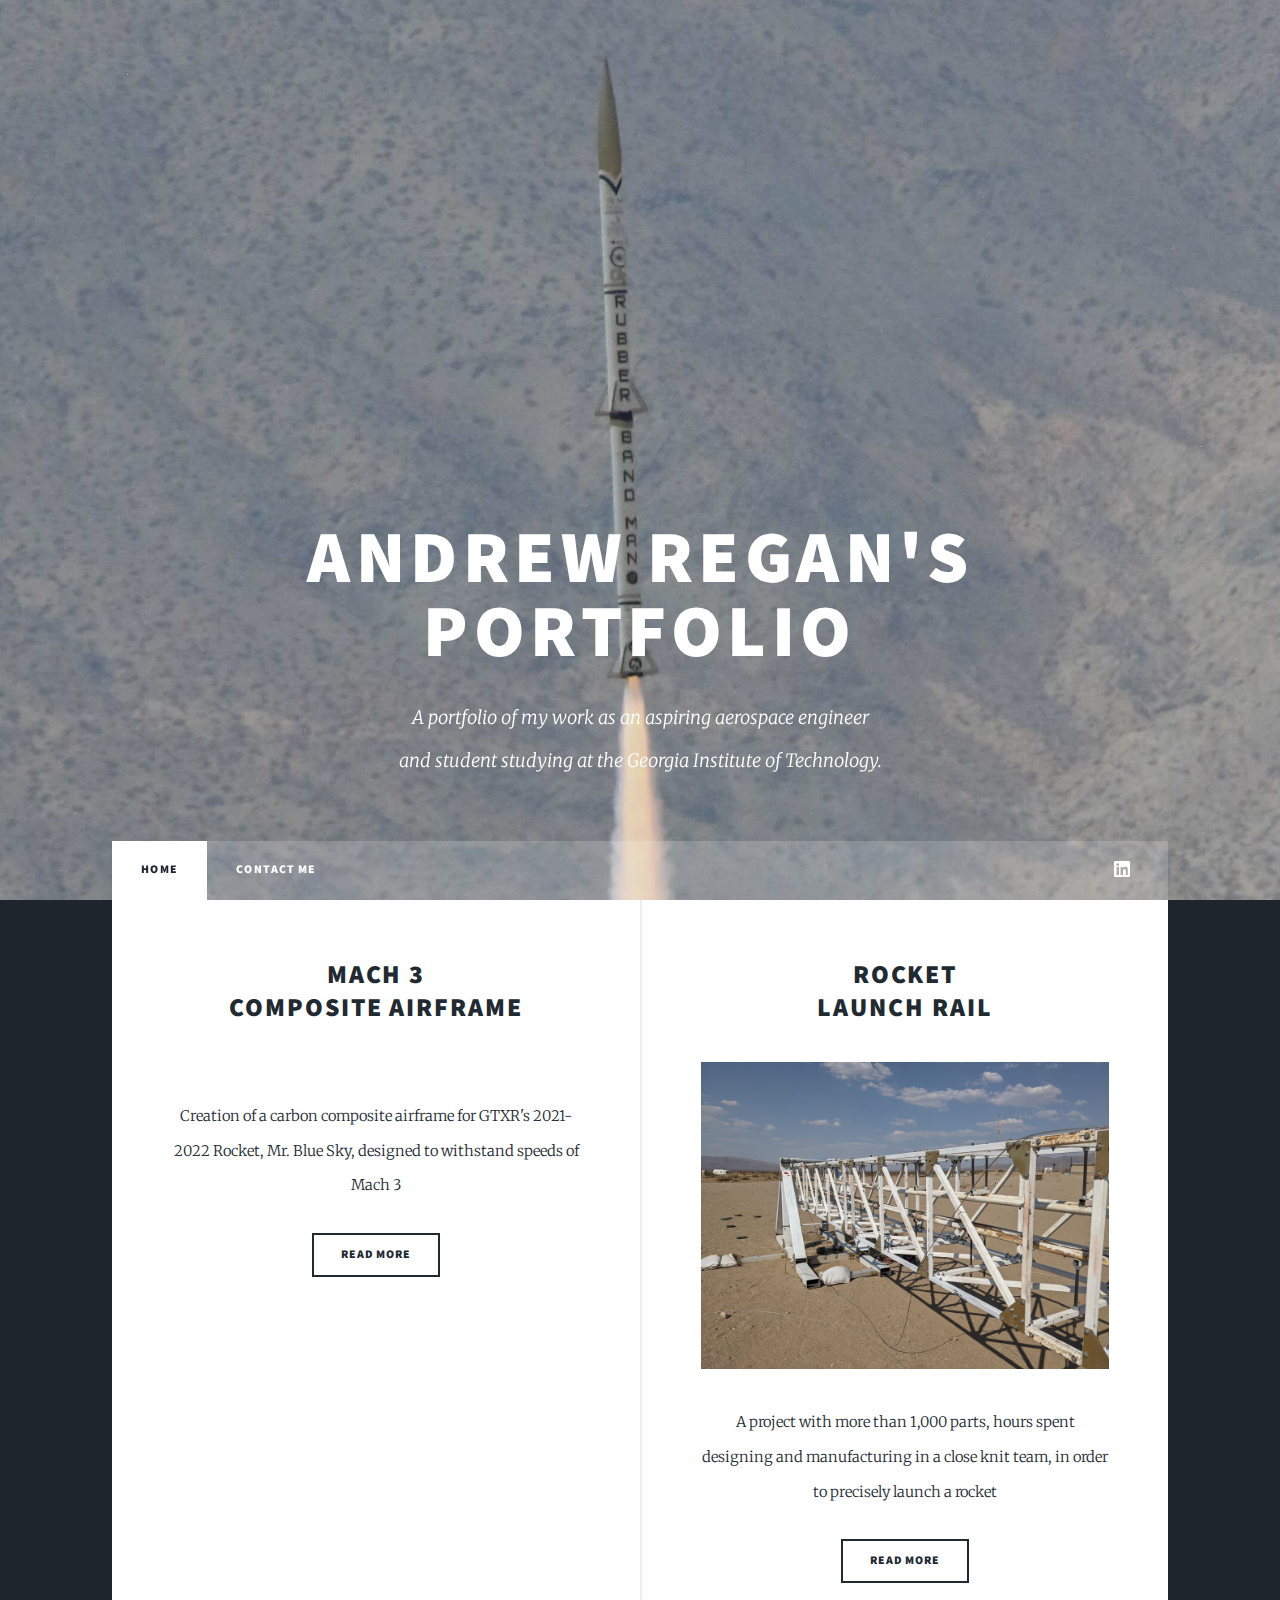
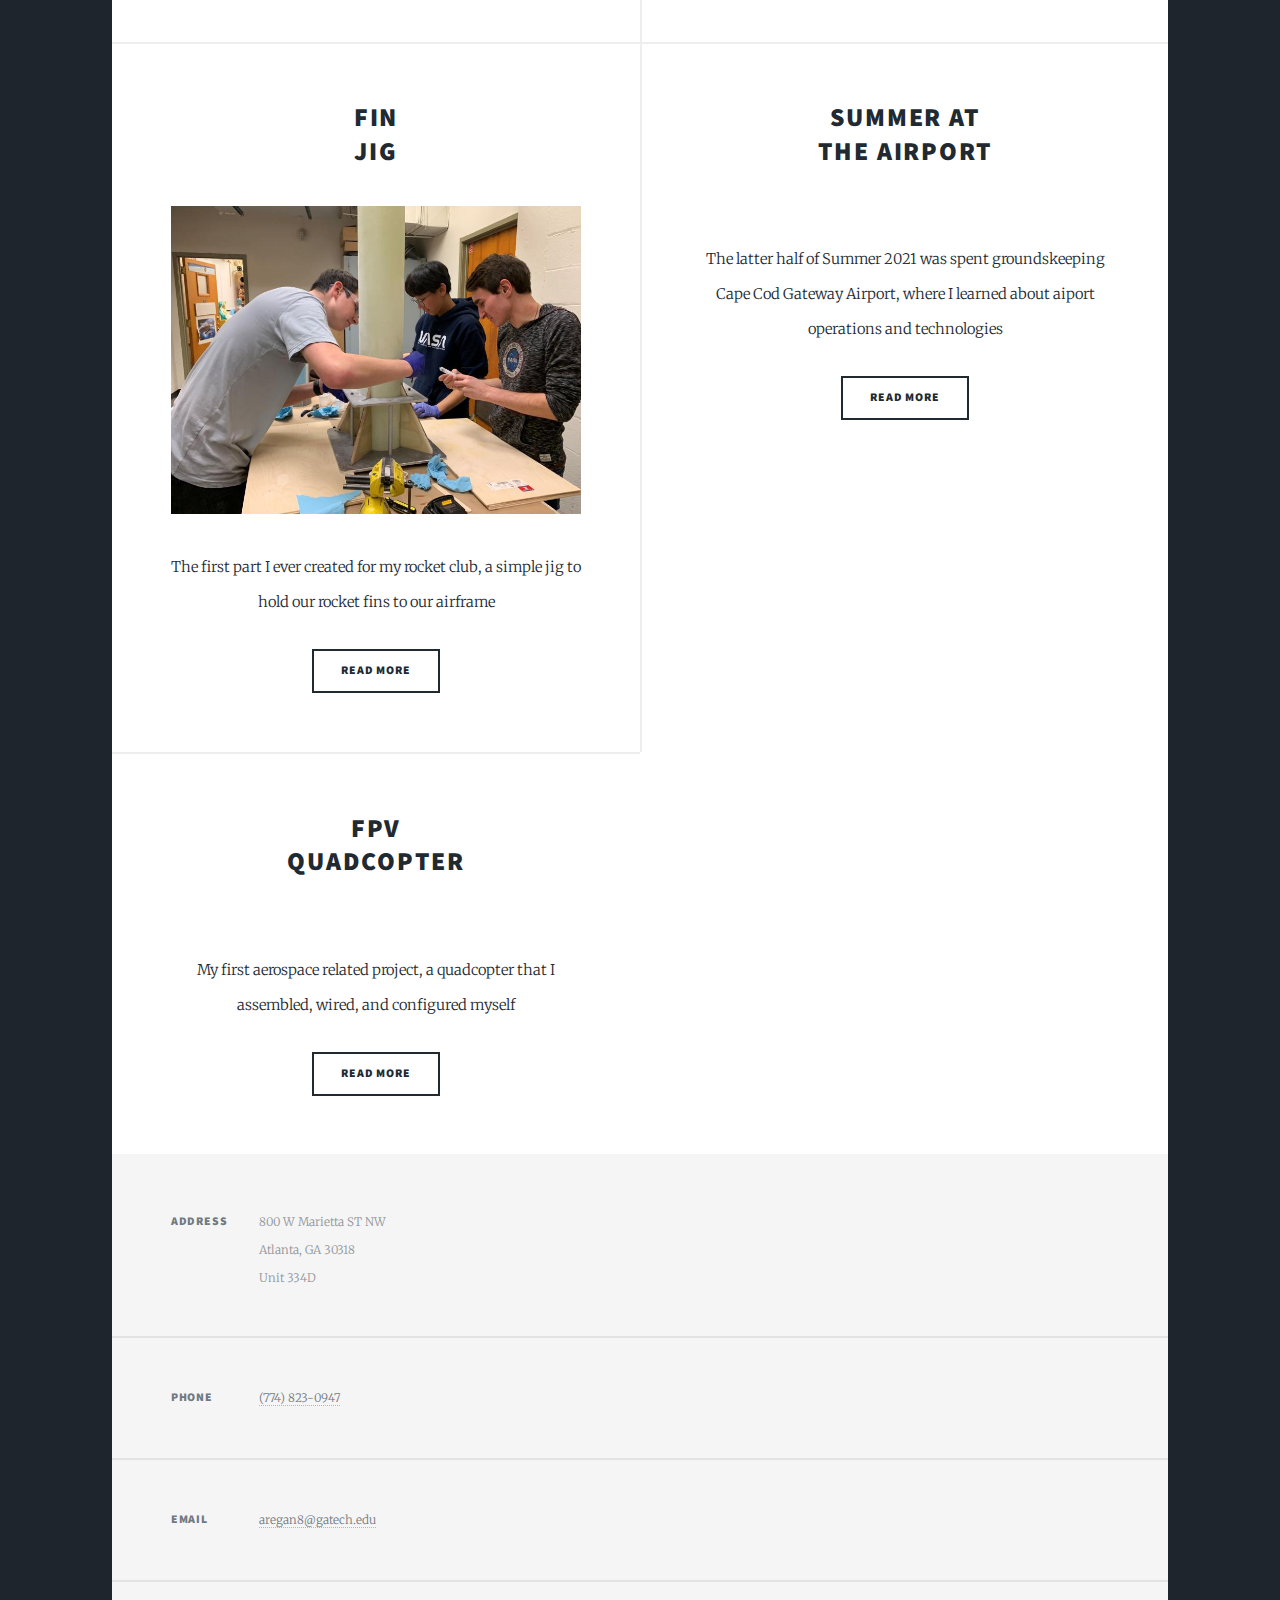
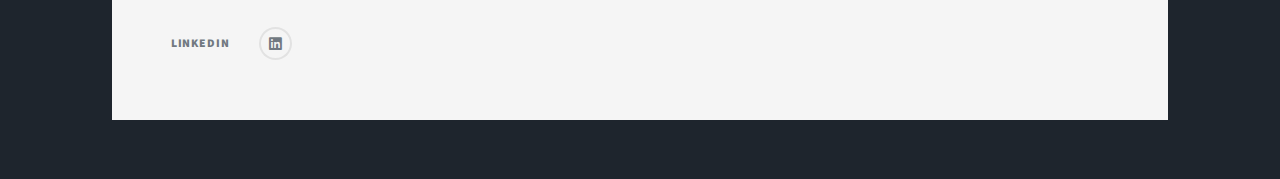
==== commit 5522f53f: "Add files via upload" ====
--- a/index.html
+++ b/index.html
@@ -49,6 +49,17 @@
 
 						<!-- Posts -->
 							<section class="posts">
+								<article>
+									<header>
+										<h2><a href="article5.html">Mach 3<br />
+										Composite Airframe</a></h2>
+									</header>
+									<a href="article5.html" class="image fit"><img src="images/fin15.jpg" alt="" /></a>
+									<p style="text-align:center"> Creation of a carbon composite airframe for GTXR's 2021-2022 Rocket, Mr. Blue Sky, designed to withstand speeds of Mach 3 </p>
+									<ul class="actions special">
+										<li><a href="article5.html" class="button">Read More</a></li>
+									</ul>
+								</article>
 								<article>
 									<header>
 										<h2><a href="article1.html">Rocket<br />
@@ -104,7 +115,7 @@
 								<h3>Address</h3>
 								<p>800 W Marietta ST NW<br />
 								Atlanta, GA 30318<br />
-								Unit 315D</p>
+								Unit 334D</p>
 							</section>
 							<section>
 								<h3>Phone</h3>
